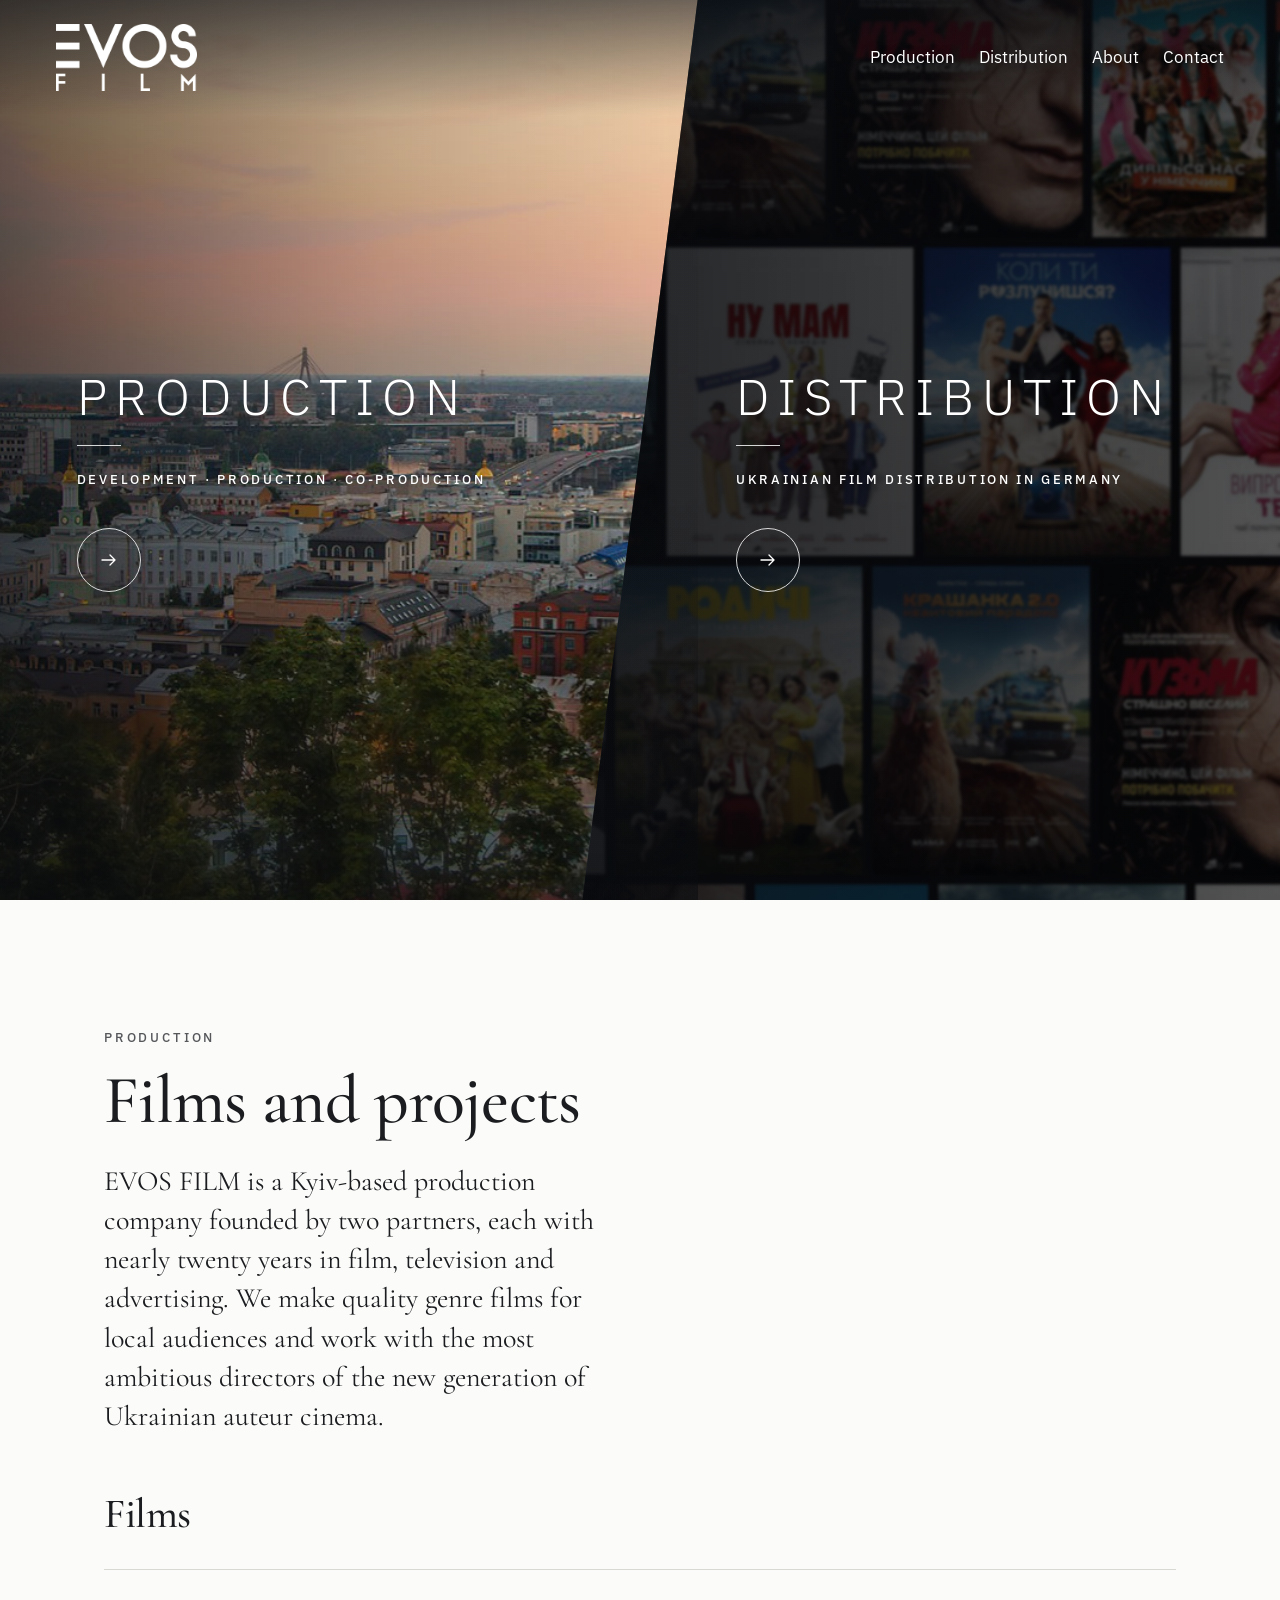
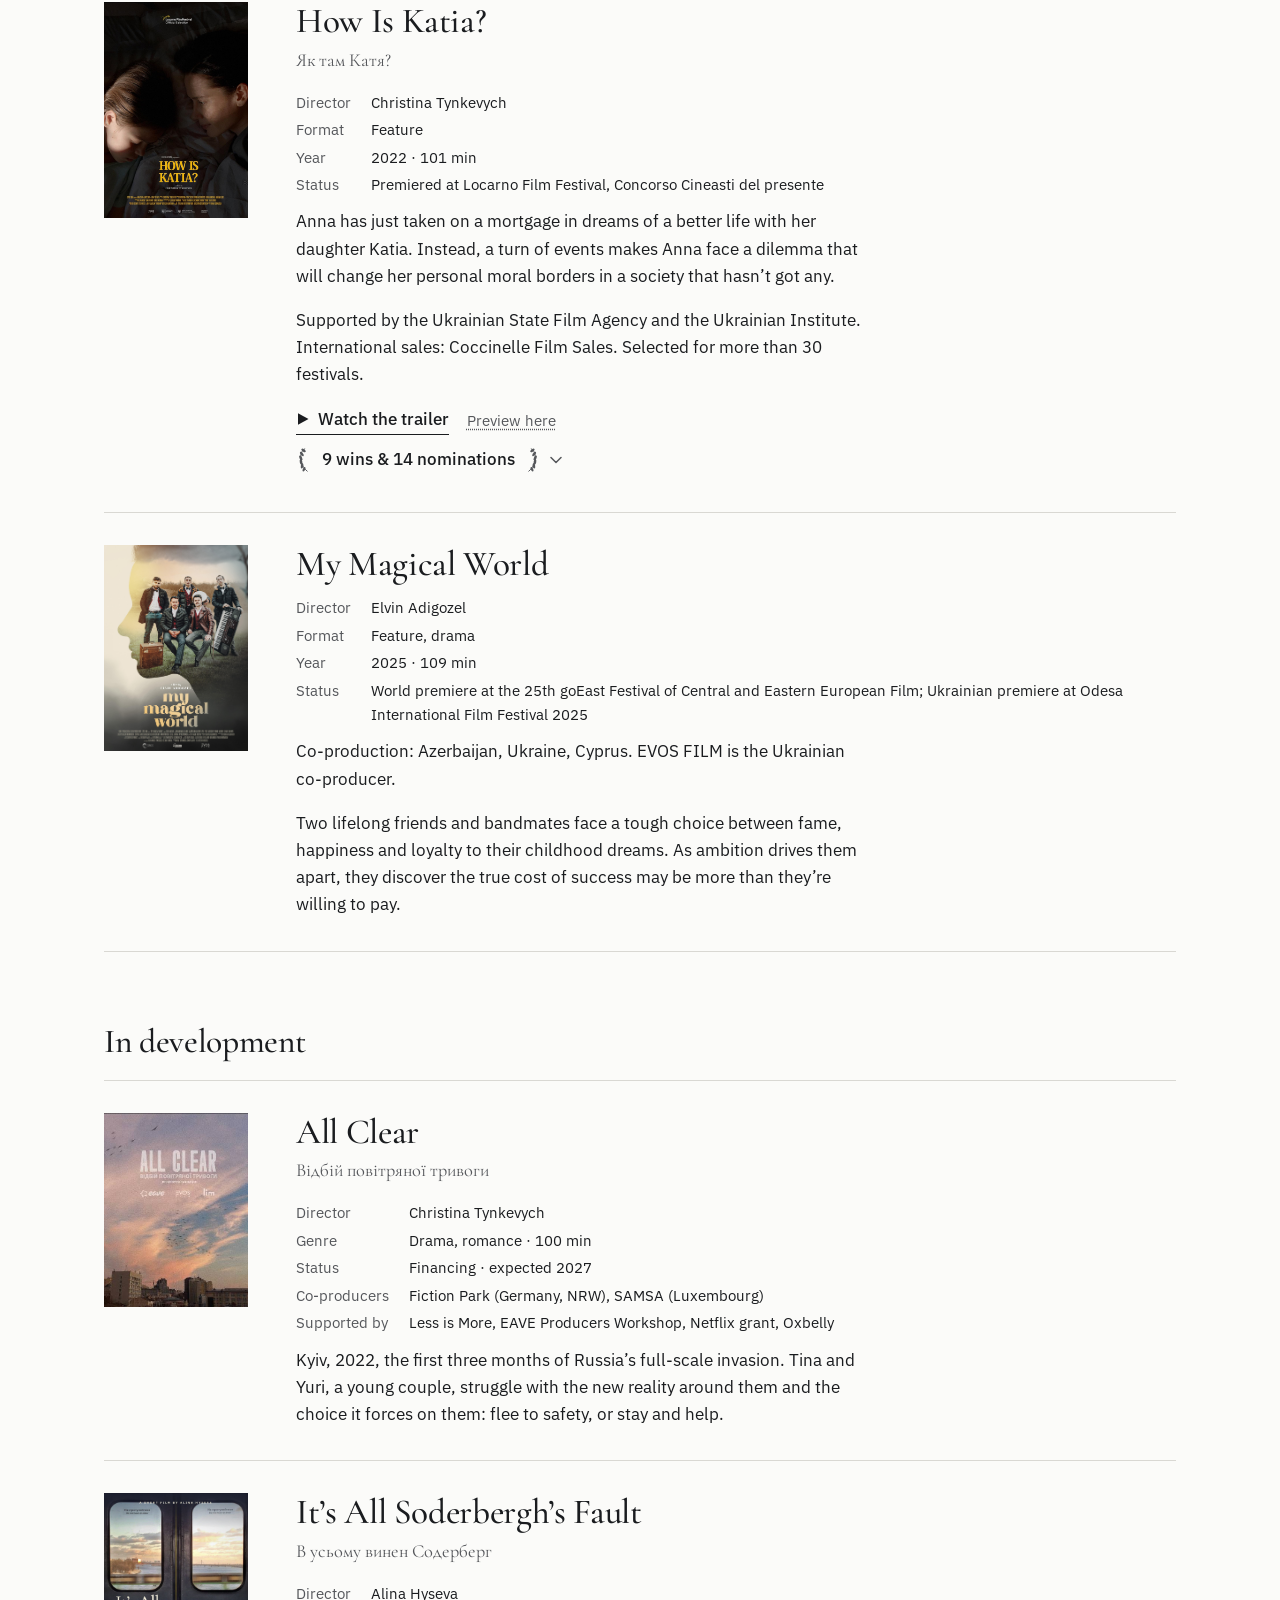
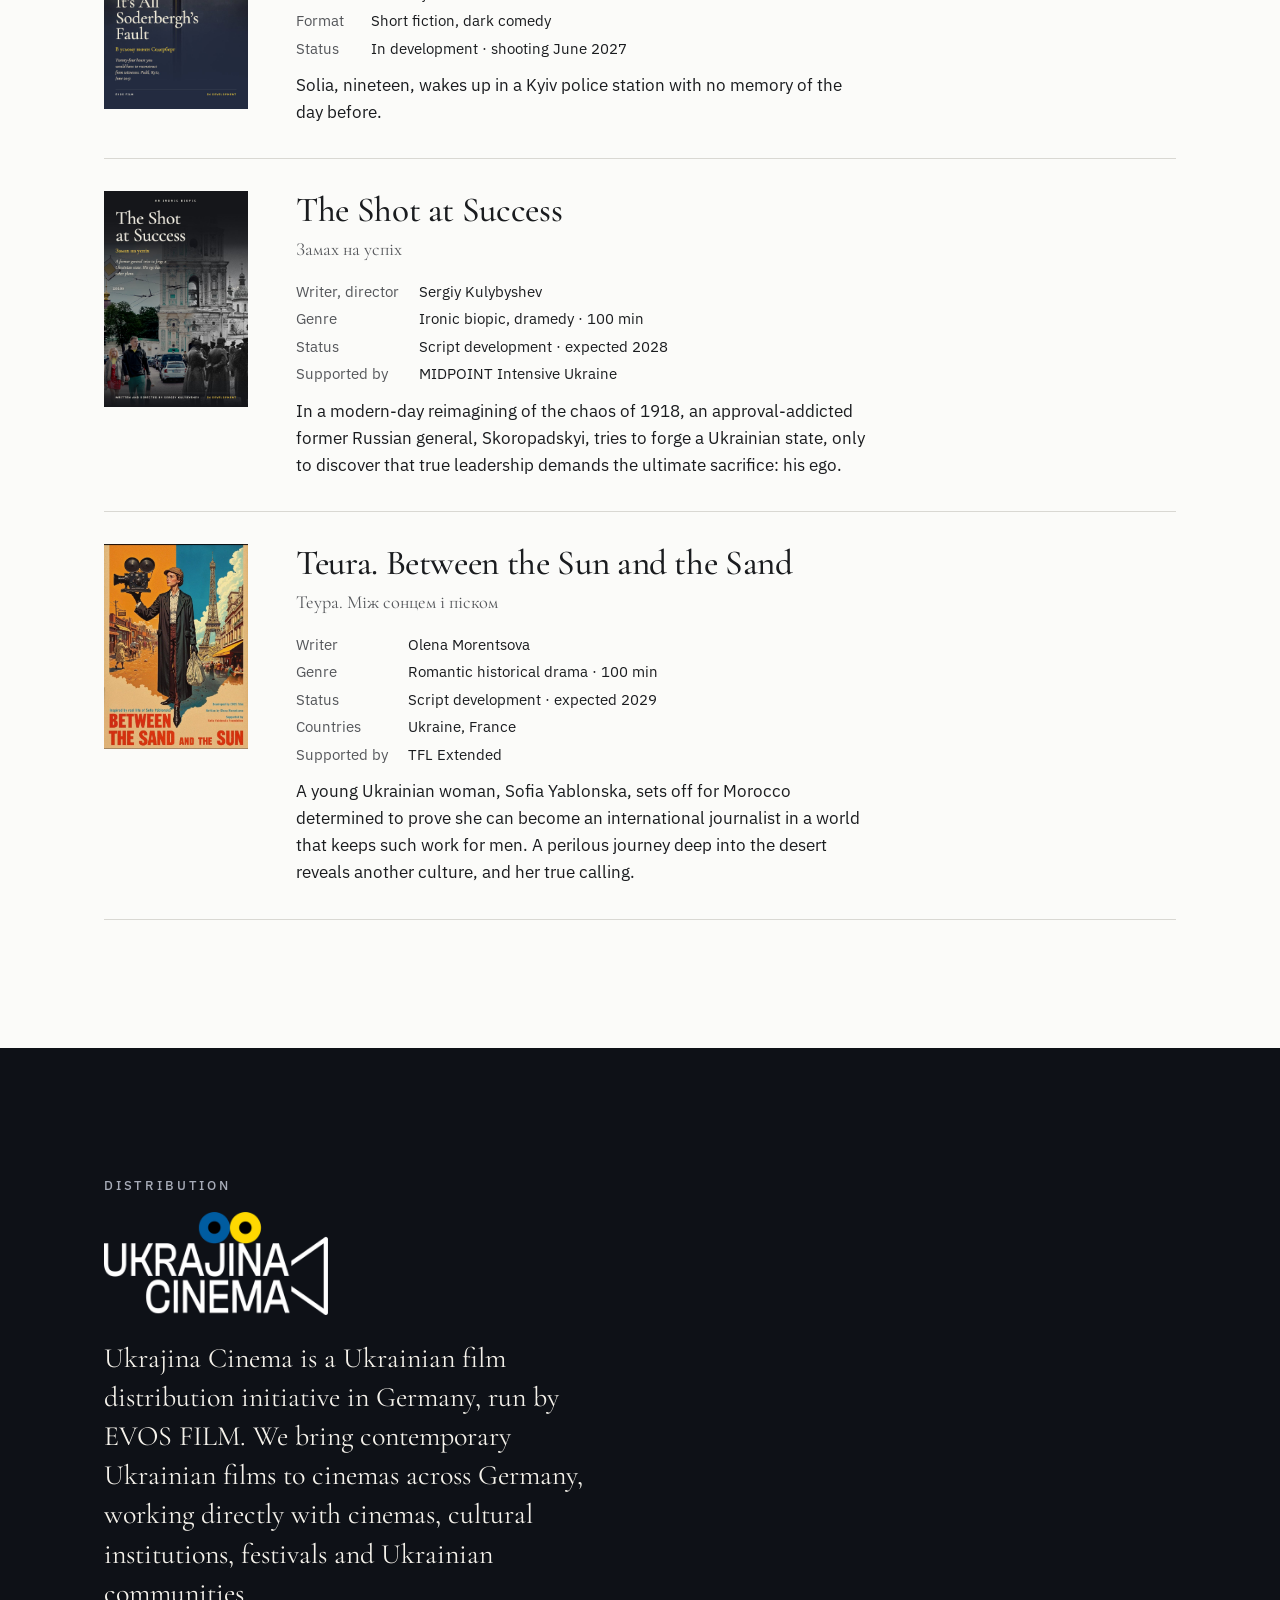
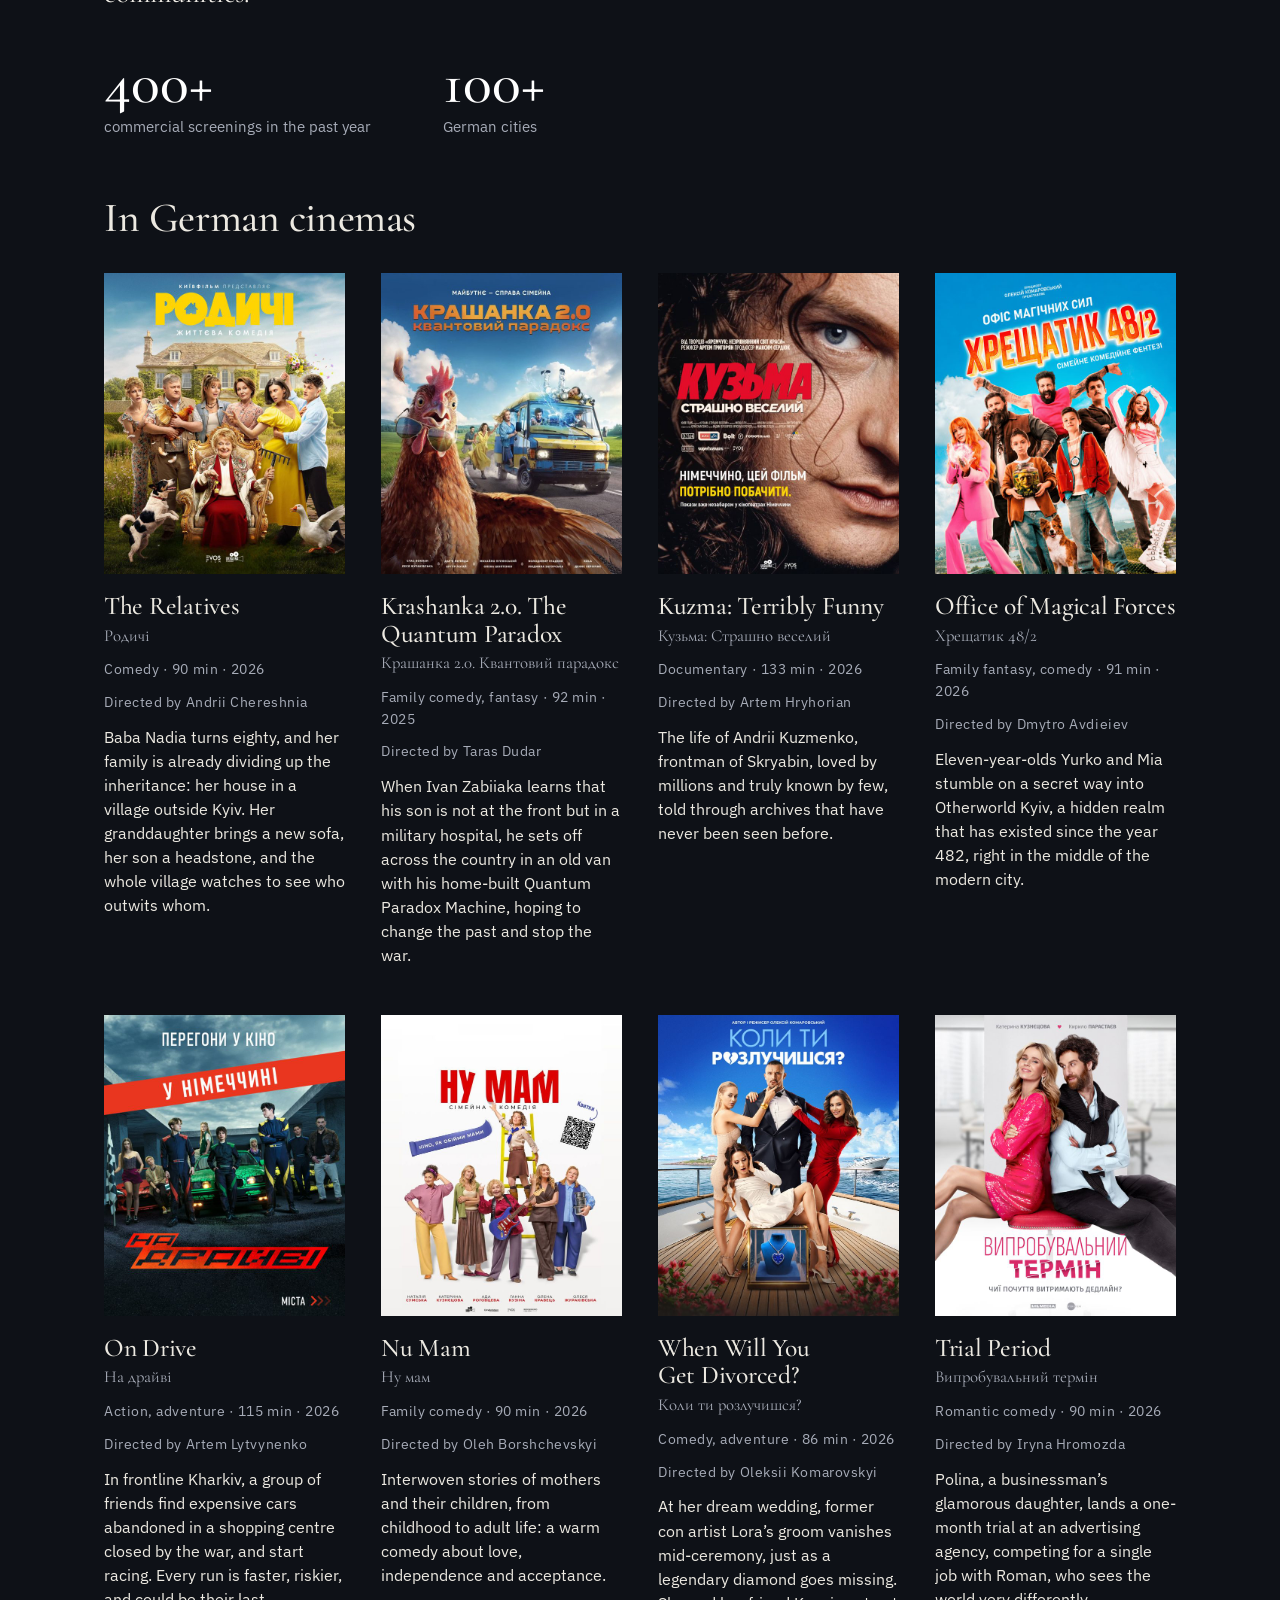
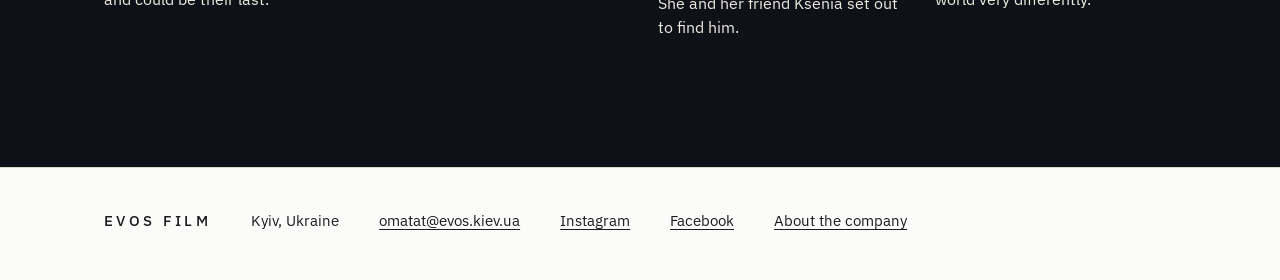
==== index.html @ 2786d68c "EVOS FILM website: first version Home split into Production and Distribution (Ukrajina Cinema), the " ====
<!doctype html>
<html lang="en">
<head>
  <meta charset="utf-8">
  <meta name="viewport" content="width=device-width, initial-scale=1">
  <title>EVOS FILM - film production, Kyiv, and Ukrainian film distribution in Germany</title>
  <meta name="description" content="EVOS FILM is a Kyiv-based film company working in two directions: production (development, production and co-production) and distribution, bringing Ukrainian films to cinemas across Germany as Ukrajina Cinema.">

  <!-- Replace evosfilm.com with the live address, e.g. https://evosfilm.github.io/site (no trailing slash). See README. -->
  <link rel="canonical" href="https://evosfilm.com/">
  <meta property="og:type" content="website">
  <meta property="og:site_name" content="EVOS FILM">
  <meta property="og:title" content="EVOS FILM - production and distribution">
  <meta property="og:description" content="Kyiv-based film production and co-production, and Ukrainian film distribution in Germany (Ukrajina Cinema).">
  <meta property="og:url" content="https://evosfilm.com/">
  <meta property="og:image" content="https://evosfilm.com/assets/og-evos.jpg">
  <meta property="og:image:width" content="1200">
  <meta property="og:image:height" content="630">
  <meta property="og:image:alt" content="EVOS FILM, independent film production, Kyiv, Ukraine">
  <meta name="twitter:card" content="summary_large_image">
  <meta name="twitter:title" content="EVOS FILM - production and distribution">
  <meta name="twitter:description" content="Kyiv-based film production and co-production, and Ukrainian film distribution in Germany (Ukrajina Cinema).">
  <meta name="twitter:image" content="https://evosfilm.com/assets/og-evos.jpg">
  <meta name="twitter:image:alt" content="EVOS FILM, independent film production, Kyiv, Ukraine">

  <link rel="preconnect" href="https://fonts.googleapis.com">
  <link rel="preconnect" href="https://fonts.gstatic.com" crossorigin>
  <link rel="stylesheet" href="https://fonts.googleapis.com/css2?family=Cormorant+Garamond:ital,wght@0,500;0,600;1,500&family=IBM+Plex+Sans:wght@300;400;500&display=swap">
  <link rel="preload" as="image" href="assets/podil.jpg" fetchpriority="high">
  <link rel="stylesheet" href="assets/css/site.css">
  <link rel="stylesheet" href="assets/css/home.css">

  <!-- ============================================================
       Awards-disclosure component (used on the "How Is Katia?" entry).
       Scoped to .awards-disclosure / .trailer-link so it can't clash
       with anything in site.css. If you'd rather keep all styles in
       one file, this whole block can be pasted into assets/css/site.css
       instead - nothing here depends on being inline.
       ============================================================ -->
  <style>
    .film-extra { margin-top: 0.85rem; }

    .trailer-link { margin: 0 0 0.6rem; }
    .trailer-link a {
      display: inline-flex;
      align-items: center;
      gap: 0.5rem;
      font-weight: 500;
      text-decoration: none;
      border-bottom: 1px solid currentColor;
      padding-bottom: 0.05rem;
    }
    .trailer-link a:hover { opacity: 0.75; }
    .trailer-link svg { flex: none; }

    .awards-disclosure { margin: 0; }

    .awards-disclosure summary {
      display: inline-flex;
      align-items: center;
      gap: 0.6rem;
      cursor: pointer;
      list-style: none;
      font-weight: 500;
      padding: 0.15rem 0;
    }
    .awards-disclosure summary::-webkit-details-marker { display: none; }
    .awards-disclosure summary::marker { content: ""; }

    .awards-disclosure .laurel {
      display: inline-flex;
      color: var(--muted);
      flex: none;
    }
    .awards-disclosure .laurel--right { transform: scaleX(-1); }

    .awards-disclosure .chevron {
      color: var(--muted);
      transition: transform 0.15s ease;
      flex: none;
    }
    .awards-disclosure[open] .chevron { transform: rotate(180deg); }

    .awards-disclosure summary:hover .awards-count,
    .awards-disclosure summary:focus-visible .awards-count {
      text-decoration: underline;
      text-decoration-thickness: 1px;
      text-underline-offset: 0.2em;
    }

    .awards-list {
      list-style: none;
      margin: 0;
      padding: 0;
    }
    .awards-list li {
      display: grid;
      grid-template-columns: 6.4rem 1fr;
      gap: 0.2rem 1rem;
      padding-block: 0.65rem;
      border-bottom: 1px solid var(--rule);
      font-size: 0.95rem;
      line-height: 1.45;
    }
    .award-status { color: var(--muted); }
    .award-source {
      display: block;
      margin-top: 0.15rem;
      color: var(--muted);
      font-size: 0.88rem;
    }

    .awards-groups {
      margin-top: 0.9rem;
      max-width: 34rem;
      border-top: 1px solid var(--rule);
    }
    .award-group h4 {
      font-family: var(--sans);
      font-size: 0.98rem;
      font-weight: 500;
      margin: 1.4rem 0 0.2rem;
    }
    .award-group:first-child h4 { margin-top: 1rem; }
    .award-group .awards-list li:last-child { border-bottom: 1px solid var(--rule); }

    @media (max-width: 26rem) {
      .awards-list li { grid-template-columns: 1fr; gap: 0.1rem; }
    }

    @media (prefers-reduced-motion: reduce) {
      .awards-disclosure .chevron { transition: none; }
    }

    /* ---- Trailer click-to-reveal preview ---- */
    .trailer-preview-toggle {
      appearance: none;
      background: none;
      border: 0;
      padding: 0;
      margin-left: 0.85rem;
      font: inherit;
      font-size: 0.92rem;
      color: var(--muted);
      text-decoration: underline;
      text-decoration-style: dotted;
      text-underline-offset: 0.2em;
      cursor: pointer;
    }
    .trailer-preview-toggle:hover { color: var(--ink); }

    .trailer-frame {
      margin-top: 0.85rem;
      max-width: 34rem;
      aspect-ratio: 16 / 9;
      background: #14151a;
    }
    .trailer-frame iframe {
      width: 100%;
      height: 100%;
      border: 0;
      display: block;
    }
  </style>
</head>
<body class="home">
  <a class="skip-link" href="#main">Skip to content</a>

  <header class="site-header">
    <div class="wrap">
      <a class="logo" href="./" aria-current="page"><img src="assets/evos-logo-white.png" width="360" height="172" alt="EVOS FILM"></a>
      <nav class="site-nav" aria-label="Main">
        <ul>
          <li><a href="#production">Production</a></li>
          <li><a href="#distribution">Distribution</a></li>
          <li><a href="about/">About</a></li>
          <li><a href="mailto:omatat@evos.kiev.ua">Contact</a></li>
        </ul>
      </nav>
    </div>
  </header>

  <main id="main">
    <h1 class="visually-hidden">EVOS FILM: film production in Kyiv and Ukrainian film distribution in Germany</h1>

    <!-- The two sides of the company (layout after Olha's mockup). Each half
         links to its section below. Styles: assets/css/home.css -->
    <nav class="split" aria-label="What we do">
      <a class="panel panel--production" href="#production">
        <span class="panel-bg" aria-hidden="true"></span>
        <span class="panel-body">
          <span class="panel-title">Production</span>
          <span class="panel-rule" aria-hidden="true"></span>
          <span class="panel-sub">Development · Production · Co‑production</span>
          <span class="panel-arrow" aria-hidden="true"><svg width="18" height="18" viewBox="0 0 18 18" aria-hidden="true"><path d="M2 9h13M10 4l5 5-5 5" fill="none" stroke="currentColor" stroke-width="1.3" stroke-linecap="round" stroke-linejoin="round"/></svg></span>
        </span>
      </a>
      <a class="panel panel--distribution" href="#distribution">
        <span class="panel-bg" aria-hidden="true"></span>
        <span class="panel-body">
          <span class="panel-title">Distribution</span>
          <span class="panel-rule" aria-hidden="true"></span>
          <span class="panel-sub">Ukrainian film distribution in Germany</span>
          <span class="panel-arrow" aria-hidden="true"><svg width="18" height="18" viewBox="0 0 18 18" aria-hidden="true"><path d="M2 9h13M10 4l5 5-5 5" fill="none" stroke="currentColor" stroke-width="1.3" stroke-linecap="round" stroke-linejoin="round"/></svg></span>
        </span>
      </a>
    </nav>

    <!-- ===================== PRODUCTION ===================== -->
    <section class="production" id="production" aria-labelledby="production-title">
      <div class="wrap side-intro">
        <p class="eyebrow">Production</p>
        <h2 id="production-title">Films and projects</h2>
        <p class="lede">EVOS FILM is a Kyiv-based production company founded by two partners, each with nearly twenty years in film, television and advertising. We make quality genre films for local audiences and work with the most ambitious directors of the new generation of Ukrainian auteur cinema.</p>
      </div>

      <div class="wrap films" id="films">
        <h3 class="section-title">Films</h3>
        <ul class="film-list">
        <li class="film">
          <img src="assets/how-is-katia-poster.jpg" width="800" height="1200" loading="lazy"
               alt="Poster for How Is Katia?">
          <div>
            <h3>How Is Katia?</h3>
            <p class="original" lang="uk">Як там Катя?</p>
            <dl class="facts">
              <dt>Director</dt><dd>Christina Tynkevych</dd>
              <dt>Format</dt><dd>Feature</dd>
              <dt>Year</dt><dd>2022 · 101 min</dd>
              <dt>Status</dt><dd>Premiered at Locarno Film Festival, Concorso Cineasti del presente</dd>
            </dl>
            <p class="line">Anna has just taken on a mortgage in dreams of a better life with her daughter Katia. Instead, a turn of events makes Anna face a dilemma that will change her personal moral borders in a society that hasn’t got any.</p>
            <p class="line">Supported by the Ukrainian State Film Agency and the Ukrainian Institute. International sales: Coccinelle Film Sales. Selected for more than 30 festivals.</p>

            <div class="film-extra">
              <div class="trailer" data-video-id="Q9cHenyPmjU">
                <p class="trailer-link">
                  <a href="https://www.youtube.com/watch?v=Q9cHenyPmjU" target="_blank" rel="noopener">
                    <svg width="14" height="14" viewBox="0 0 14 14" aria-hidden="true"><path d="M2 1.2 12.5 7 2 12.8Z" fill="currentColor"/></svg>
                    Watch the trailer
                  </a>
                  <button type="button" class="trailer-preview-toggle" aria-expanded="false">Preview here</button>
                </p>
                <div class="trailer-frame" hidden></div>
              </div>

              <details class="awards-disclosure">
                <summary>
                  <span class="laurel" aria-hidden="true">
                    <svg width="16" height="24" viewBox="0 0 20 30">
                      <path d="M14 29C8 24 5.5 17 6 10 6.3 6 8 2.5 11 1" fill="none" stroke="currentColor" stroke-width="1.2" stroke-linecap="round"/>
                      <g fill="currentColor">
                        <ellipse rx="3.1" ry="1.5" transform="translate(9.5,3) rotate(35)"/>
                        <ellipse rx="3.3" ry="1.6" transform="translate(7.3,7.5) rotate(50)"/>
                        <ellipse rx="3.4" ry="1.65" transform="translate(6,12.5) rotate(65)"/>
                        <ellipse rx="3.4" ry="1.65" transform="translate(6.3,17.5) rotate(80)"/>
                        <ellipse rx="3.3" ry="1.6" transform="translate(7.6,22.3) rotate(98)"/>
                        <ellipse rx="3" ry="1.5" transform="translate(10,26.5) rotate(115)"/>
                      </g>
                    </svg>
                  </span>
                  <span class="awards-count">9 wins &amp; 14 nominations</span>
                  <span class="laurel laurel--right" aria-hidden="true">
                    <svg width="16" height="24" viewBox="0 0 20 30">
                      <path d="M14 29C8 24 5.5 17 6 10 6.3 6 8 2.5 11 1" fill="none" stroke="currentColor" stroke-width="1.2" stroke-linecap="round"/>
                      <g fill="currentColor">
                        <ellipse rx="3.1" ry="1.5" transform="translate(9.5,3) rotate(35)"/>
                        <ellipse rx="3.3" ry="1.6" transform="translate(7.3,7.5) rotate(50)"/>
                        <ellipse rx="3.4" ry="1.65" transform="translate(6,12.5) rotate(65)"/>
                        <ellipse rx="3.4" ry="1.65" transform="translate(6.3,17.5) rotate(80)"/>
                        <ellipse rx="3.3" ry="1.6" transform="translate(7.6,22.3) rotate(98)"/>
                        <ellipse rx="3" ry="1.5" transform="translate(10,26.5) rotate(115)"/>
                      </g>
                    </svg>
                  </span>
                  <svg class="chevron" width="12" height="8" viewBox="0 0 12 8" aria-hidden="true">
                    <path d="M1 1.5 6 6.5 11 1.5" fill="none" stroke="currentColor" stroke-width="1.5" stroke-linecap="round" stroke-linejoin="round"/>
                  </svg>
                </summary>

                <div class="awards-groups">

                  <div class="award-group">
                    <h4>Locarno Film Festival - 2022</h4>
                    <ul class="awards-list">
                      <li><span class="award-status">Win</span><span>Best Actress - Filmmakers of the Present<span class="award-source">Anastasiya Karpenko</span></span></li>
                      <li><span class="award-status">Win</span><span>Special Jury Prize - Filmmakers of the Present<span class="award-source">Christina Tynkevych</span></span></li>
                      <li><span class="award-status">Nomination</span><span>Golden Leopard - Filmmakers of the Present<span class="award-source">Christina Tynkevych</span></span></li>
                    </ul>
                  </div>

                  <div class="award-group">
                    <h4>Ukrainian Film Academy Awards - 2024</h4>
                    <ul class="awards-list">
                      <li><span class="award-status">Win</span><span>Golden Dzyga, Best Actress<span class="award-source">Anastasiya Karpenko</span></span></li>
                      <li><span class="award-status">Nomination</span><span>Golden Dzyga, Best Film<span class="award-source">Christina Tynkevych (director), Olha Matat, Vlad Dudko, Sergei Konnov (producers)</span></span></li>
                      <li><span class="award-status">Nomination</span><span>Golden Dzyga, Best Actress in a Supporting Role<span class="award-source">Tatyana Krulikovskaya</span></span></li>
                      <li><span class="award-status">Nomination</span><span>Golden Dzyga, Best Sound<span class="award-source">Serhiy Stepansky</span></span></li>
                    </ul>
                  </div>

                  <div class="award-group">
                    <h4>CinEast - 2022</h4>
                    <ul class="awards-list">
                      <li><span class="award-status">Win</span><span>Critics’ Prize - Best Feature Film<span class="award-source">Christina Tynkevych</span></span></li>
                      <li><span class="award-status">Nomination</span><span>Grand Prix - Best Feature Film<span class="award-source">Christina Tynkevych</span></span></li>
                    </ul>
                  </div>

                  <div class="award-group">
                    <h4>Ukrainian Film Critics Awards “Kinokolo” - 2022</h4>
                    <ul class="awards-list">
                      <li><span class="award-status">Nomination</span><span>Discovery of the Year<span class="award-source">Christina Tynkevych</span></span></li>
                      <li><span class="award-status">Nomination</span><span>Best Actress<span class="award-source">Anastasiya Karpenko</span></span></li>
                    </ul>
                  </div>

                  <div class="award-group">
                    <h4>Come and Review - 2023</h4>
                    <ul class="awards-list">
                      <li><span class="award-status">Win</span><span>Golden Palacinka, Best Supporting Performance<span class="award-source">Tatyana Krulikovskaya</span></span></li>
                      <li><span class="award-status">Nomination</span><span>Golden Palacinka, Best Lead Actress<span class="award-source">Anastasiya Karpenko</span></span></li>
                    </ul>
                  </div>

                  <div class="award-group">
                    <h4>Cork International Film Festival - 2022</h4>
                    <ul class="awards-list">
                      <li><span class="award-status">Win</span><span>Youth Jury Award - Feature Film<span class="award-source">Christina Tynkevych</span></span></li>
                    </ul>
                  </div>

                  <div class="award-group">
                    <h4>Molodist Kyiv International Film Festival - 2023</h4>
                    <ul class="awards-list">
                      <li><span class="award-status">Win</span><span>Scythian Deer - National Competition: Full-Length Films<span class="award-source">Christina Tynkevych, director</span></span></li>
                    </ul>
                  </div>

                  <div class="award-group">
                    <h4>Festival del Cinema Europeo - 2022</h4>
                    <ul class="awards-list">
                      <li><span class="award-status">Win</span><span>Special Jury Award - Golden Olive Tree Competition<span class="award-source">Christina Tynkevych, director</span></span></li>
                    </ul>
                  </div>

                  <div class="award-group">
                    <h4>Dream City - Rivne International Film Festival - 2024</h4>
                    <ul class="awards-list">
                      <li><span class="award-status">Win</span><span>Grand Prix<span class="award-source">Christina Tynkevych, director</span></span></li>
                    </ul>
                  </div>

                  <div class="award-group">
                    <h4>São Paulo International Film Festival - 2022</h4>
                    <ul class="awards-list">
                      <li><span class="award-status">Nomination</span><span>New Directors Competition<span class="award-source">Christina Tynkevych</span></span></li>
                    </ul>
                  </div>

                  <div class="award-group">
                    <h4>Thessaloniki Film Festival - 2022</h4>
                    <ul class="awards-list">
                      <li><span class="award-status">Nomination</span><span>Golden Alexander - Meet the Neighbors Competition<span class="award-source">Christina Tynkevych</span></span></li>
                    </ul>
                  </div>

                  <div class="award-group">
                    <h4>Bangkok World Film Festival - 2022</h4>
                    <ul class="awards-list">
                      <li><span class="award-status">Nomination</span><span>Best Film - Lotus Award Competition<span class="award-source">Christina Tynkevych</span></span></li>
                    </ul>
                  </div>

                  <div class="award-group">
                    <h4>Odesa International Film Festival - 2022</h4>
                    <ul class="awards-list">
                      <li><span class="award-status">Nomination</span><span>Golden Duke - National Competition Program<span class="award-source">Christina Tynkevych</span></span></li>
                    </ul>
                  </div>

                  <div class="award-group">
                    <h4>Seville European Film Festival - 2022</h4>
                    <ul class="awards-list">
                      <li><span class="award-status">Nomination</span><span>Best Film - Extraordinary Stories<span class="award-source">Christina Tynkevych</span></span></li>
                    </ul>
                  </div>

                  <div class="award-group">
                    <h4>Mykolaichuk OPEN Audience Film Festival - 2023</h4>
                    <ul class="awards-list">
                      <li><span class="award-status">Nomination</span><span>Festival Audience Prize - International Feature Competition<span class="award-source">Christina Tynkevych, director</span></span></li>
                    </ul>
                  </div>

                </div>
              </details>
            </div>
          </div>
        </li>

        <li class="film">
          <img src="assets/my-magical-world-poster.jpg" width="800" height="1200" loading="lazy"
               alt="Poster for My Magical World">
          <div>
            <h3>My Magical World</h3>
            <dl class="facts">
              <dt>Director</dt><dd>Elvin Adigozel</dd>
              <dt>Format</dt><dd>Feature, drama</dd>
              <dt>Year</dt><dd>2025 · 109 min</dd>
              <dt>Status</dt><dd>World premiere at the 25th goEast Festival of Central and Eastern European Film; Ukrainian premiere at Odesa International Film Festival 2025</dd>
            </dl>
            <p class="line">Co-production: Azerbaijan, Ukraine, Cyprus. EVOS FILM is the Ukrainian co-producer.</p>
            <p class="line">Two lifelong friends and bandmates face a tough choice between fame, happiness and loyalty to their childhood dreams. As ambition drives them apart, they discover the true cost of success may be more than they’re willing to pay.</p>
          </div>
        </li>
        </ul>

        <h3 class="section-title subsection-title">In development</h3>
        <ul class="film-list">
        <li class="film">
          <img src="assets/all-clear-poster.jpg" width="800" height="1200" loading="lazy"
               alt="Poster for All Clear">
          <div>
            <h3>All Clear</h3>
            <p class="original" lang="uk">Відбій повітряної тривоги</p>
            <dl class="facts">
              <dt>Director</dt><dd>Christina Tynkevych</dd>
              <dt>Genre</dt><dd>Drama, romance · 100 min</dd>
              <dt>Status</dt><dd>Financing · expected 2027</dd>
              <dt>Co-producers</dt><dd>Fiction Park (Germany, NRW), SAMSA (Luxembourg)</dd>
              <dt>Supported by</dt><dd>Less is More, EAVE Producers Workshop, Netflix grant, Oxbelly</dd>
            </dl>
            <p class="line">Kyiv, 2022, the first three months of Russia’s full-scale invasion. Tina and Yuri, a young couple, struggle with the new reality around them and the choice it forces on them: flee to safety, or stay and help.</p>
          </div>
        </li>

        <li class="film">
          <a href="soderbergh/" tabindex="-1" aria-hidden="true">
            <img src="assets/soderbergh-poster.jpg" width="800" height="1200" loading="lazy"
                 alt="Working poster for It’s All Soderbergh’s Fault: the doors of a Kyiv metro carriage, the Dnipro at sunset through its windows.">
          </a>
          <div>
            <h3><a href="soderbergh/">It’s All Soderbergh’s Fault</a></h3>
            <p class="original" lang="uk">В усьому винен Содерберг</p>
            <dl class="facts">
              <dt>Director</dt><dd>Alina Hyseva</dd>
              <dt>Format</dt><dd>Short fiction, dark comedy</dd>
              <dt>Status</dt><dd>In development · shooting June 2027</dd>
            </dl>
            <p class="line">Solia, nineteen, wakes up in a Kyiv police station with no memory of the day before.</p>
          </div>
        </li>

        <li class="film">
        
          <img src="assets/shot-at-success-poster.jpg" width="800" height="1200" loading="lazy"
               alt="Poster for The Shot at Success: young people in present-day Kyiv and soldiers of 1918 share one street in front of St Sophia’s bell tower.">
          <div>
            <h3>The Shot at Success</h3>
            <p class="original" lang="uk">Замах на успіх</p>
            <dl class="facts">
              <dt>Writer, director</dt><dd>Sergiy Kulybyshev</dd>
              <dt>Genre</dt><dd>Ironic biopic, dramedy · 100 min</dd>
              <dt>Status</dt><dd>Script development · expected 2028</dd>
              <dt>Supported by</dt><dd>MIDPOINT Intensive Ukraine</dd>
            </dl>
            <p class="line">In a modern-day reimagining of the chaos of 1918, an approval-addicted former Russian general, Skoropadskyi, tries to forge a Ukrainian state, only to discover that true leadership demands the ultimate sacrifice: his ego.</p>
          </div>
        </li>

        <li class="film">
          <img src="assets/teura.jpeg" width="800" height="1200" loading="lazy"
                 alt="Key art for Teura.">
          <div>
            <h3>Teura. Between the Sun and the Sand</h3>
            <p class="original" lang="uk">Теура. Між сонцем і піском</p>
            <dl class="facts">
              <dt>Writer</dt><dd>Olena Morentsova</dd>
              <dt>Genre</dt><dd>Romantic historical drama · 100 min</dd>
              <dt>Status</dt><dd>Script development · expected 2029</dd>
              <dt>Countries</dt><dd>Ukraine, France</dd>
              <dt>Supported by</dt><dd>TFL Extended</dd>
            </dl>
            <p class="line">A young Ukrainian woman, Sofia Yablonska, sets off for Morocco determined to prove she can become an international journalist in a world that keeps such work for men. A perilous journey deep into the desert reveals another culture, and her true calling.</p>
          </div>
        </li>
        </ul>
      </div>
    </section>

    <!-- ===================== DISTRIBUTION ===================== -->
    <section class="distribution" id="distribution" aria-labelledby="distribution-title">
      <div class="wrap side-intro">
        <p class="eyebrow">Distribution</p>
        <h2 id="distribution-title"><img class="uc-logo" src="assets/ukrajina-cinema/logo-white.png" width="520" height="238" alt="Ukrajina Cinema"></h2>
        <p class="lede">Ukrajina Cinema is a Ukrainian film distribution initiative in Germany, run by EVOS FILM. We bring contemporary Ukrainian films to cinemas across Germany, working directly with cinemas, cultural institutions, festivals and Ukrainian communities.</p>
        <ul class="uc-figures">
          <li><strong>400+</strong><span>commercial screenings in the past year</span></li>
          <li><strong>100+</strong><span>German cities</span></li>
        </ul>
      </div>

      <div class="wrap">
        <h3 class="section-title">In German cinemas</h3>
        <ul class="uc-films">
        <li class="uc-film">
          <figure class="uc-poster">
            <span class="uc-poster-bg" aria-hidden="true" style="background-image: url('assets/ukrajina-cinema/rodychi.jpg')"></span>
            <img src="assets/ukrajina-cinema/rodychi.jpg" width="640" height="800" loading="lazy" decoding="async" alt="Poster for The Relatives">
          </figure>
          <h3>The Relatives</h3>
          <p class="original" lang="uk">Родичі</p>
          <p class="uc-meta"><span>Comedy</span><span>90 min</span><span>2026</span></p>
          <p class="uc-meta">Directed by Andrii Chereshnia</p>
          <p>Baba Nadia turns eighty, and her family is already dividing up the inheritance: her house in a village outside Kyiv. Her granddaughter brings a new sofa, her son a headstone, and the whole village watches to see who outwits whom.</p>
        </li>
        <li class="uc-film">
          <figure class="uc-poster">
            <span class="uc-poster-bg" aria-hidden="true" style="background-image: url('assets/ukrajina-cinema/krashanka.jpg')"></span>
            <img src="assets/ukrajina-cinema/krashanka.jpg" width="640" height="800" loading="lazy" decoding="async" alt="Poster for Krashanka 2.0. The Quantum Paradox">
          </figure>
          <h3>Krashanka 2.0. The Quantum Paradox</h3>
          <p class="original" lang="uk">Крашанка 2.0. Квантовий парадокс</p>
          <p class="uc-meta"><span>Family comedy, fantasy</span><span>92 min</span><span>2025</span></p>
          <p class="uc-meta">Directed by Taras Dudar</p>
          <p>When Ivan Zabiiaka learns that his son is not at the front but in a military hospital, he sets off across the country in an old van with his home-built Quantum Paradox Machine, hoping to change the past and stop the war.</p>
        </li>
        <li class="uc-film">
          <figure class="uc-poster">
            <span class="uc-poster-bg" aria-hidden="true" style="background-image: url('assets/ukrajina-cinema/kuzma.jpg')"></span>
            <img src="assets/ukrajina-cinema/kuzma.jpg" width="640" height="800" loading="lazy" decoding="async" alt="Poster for Kuzma: Terribly Funny">
          </figure>
          <h3>Kuzma: Terribly Funny</h3>
          <p class="original" lang="uk">Кузьма: Страшно веселий</p>
          <p class="uc-meta"><span>Documentary</span><span>133 min</span><span>2026</span></p>
          <p class="uc-meta">Directed by Artem Hryhorian</p>
          <p>The life of Andrii Kuzmenko, frontman of Skryabin, loved by millions and truly known by few, told through archives that have never been seen before.</p>
        </li>
        <li class="uc-film">
          <figure class="uc-poster">
            <span class="uc-poster-bg" aria-hidden="true" style="background-image: url('assets/ukrajina-cinema/office-of-magical-forces.jpg')"></span>
            <img src="assets/ukrajina-cinema/office-of-magical-forces.jpg" width="640" height="800" loading="lazy" decoding="async" alt="Poster for Office of Magical Forces">
          </figure>
          <h3>Office of Magical Forces</h3>
          <p class="original" lang="uk">Хрещатик 48/2</p>
          <p class="uc-meta"><span>Family fantasy, comedy</span><span>91 min</span><span>2026</span></p>
          <p class="uc-meta">Directed by Dmytro Avdieiev</p>
          <p>Eleven-year-olds Yurko and Mia stumble on a secret way into Otherworld Kyiv, a hidden realm that has existed since the year 482, right in the middle of the modern city.</p>
        </li>
        <li class="uc-film">
          <figure class="uc-poster">
            <span class="uc-poster-bg" aria-hidden="true" style="background-image: url('assets/ukrajina-cinema/on-drive.jpg')"></span>
            <img src="assets/ukrajina-cinema/on-drive.jpg" width="640" height="800" loading="lazy" decoding="async" alt="Poster for On Drive">
          </figure>
          <h3>On Drive</h3>
          <p class="original" lang="uk">На драйві</p>
          <p class="uc-meta"><span>Action, adventure</span><span>115 min</span><span>2026</span></p>
          <p class="uc-meta">Directed by Artem Lytvynenko</p>
          <p>In frontline Kharkiv, a group of friends find expensive cars abandoned in a shopping centre closed by the war, and start racing. Every run is faster, riskier, and could be their last.</p>
        </li>
        <li class="uc-film">
          <figure class="uc-poster">
            <span class="uc-poster-bg" aria-hidden="true" style="background-image: url('assets/ukrajina-cinema/nu-mam.jpg')"></span>
            <img src="assets/ukrajina-cinema/nu-mam.jpg" width="640" height="799" loading="lazy" decoding="async" alt="Poster for Nu Mam">
          </figure>
          <h3>Nu Mam</h3>
          <p class="original" lang="uk">Ну мам</p>
          <p class="uc-meta"><span>Family comedy</span><span>90 min</span><span>2026</span></p>
          <p class="uc-meta">Directed by Oleh Borshchevskyi</p>
          <p>Interwoven stories of mothers and their children, from childhood to adult life: a warm comedy about love, independence and acceptance.</p>
        </li>
        <li class="uc-film">
          <figure class="uc-poster">
            <span class="uc-poster-bg" aria-hidden="true" style="background-image: url('assets/ukrajina-cinema/when-will-you-get-divorced.jpg')"></span>
            <img src="assets/ukrajina-cinema/when-will-you-get-divorced.jpg" width="640" height="801" loading="lazy" decoding="async" alt="Poster for When Will You Get Divorced?">
          </figure>
          <h3>When Will You Get Divorced?</h3>
          <p class="original" lang="uk">Коли ти розлучишся?</p>
          <p class="uc-meta"><span>Comedy, adventure</span><span>86 min</span><span>2026</span></p>
          <p class="uc-meta">Directed by Oleksii Komarovskyi</p>
          <p>At her dream wedding, former con artist Lora’s groom vanishes mid-ceremony, just as a legendary diamond goes missing. She and her friend Ksenia set out to find him.</p>
        </li>
        <li class="uc-film">
          <figure class="uc-poster">
            <span class="uc-poster-bg" aria-hidden="true" style="background-image: url('assets/ukrajina-cinema/trial-period.jpg')"></span>
            <img src="assets/ukrajina-cinema/trial-period.jpg" width="640" height="800" loading="lazy" decoding="async" alt="Poster for Trial Period">
          </figure>
          <h3>Trial Period</h3>
          <p class="original" lang="uk">Випробувальний термін</p>
          <p class="uc-meta"><span>Romantic comedy</span><span>90 min</span><span>2026</span></p>
          <p class="uc-meta">Directed by Iryna Hromozda</p>
          <p>Polina, a businessman’s glamorous daughter, lands a one-month trial at an advertising agency, competing for a single job with Roman, who sees the world very differently.</p>
        </li>
        </ul>
      </div>
    </section>
  </main>

  <footer class="site-footer">
    <div class="wrap">
      <p class="name">EVOS FILM</p>
      <p>Kyiv, Ukraine</p>
      <p><a href="mailto:omatat@evos.kiev.ua">omatat@evos.kiev.ua</a></p>
      <p><a href="https://www.instagram.com/evos.film/" rel="noopener">Instagram</a></p>
      <p><a href="https://www.facebook.com/evosfilmukraine" rel="noopener">Facebook</a></p>
      <p><a href="about/">About the company</a></p>
    </div>
  </footer>
  <!-- Click-to-reveal trailer preview. Nothing from YouTube loads until
       someone clicks "Preview here" - the link above always works on its
       own and needs no script. -->
  <script>
    document.querySelectorAll('.trailer-preview-toggle').forEach(function (btn) {
      btn.addEventListener('click', function () {
        var wrap = btn.closest('.trailer');
        var frame = wrap.querySelector('.trailer-frame');
        var id = wrap.dataset.videoId;
        var isOpen = btn.getAttribute('aria-expanded') === 'true';
        if (isOpen) {
          frame.hidden = true;
          frame.innerHTML = '';
          btn.setAttribute('aria-expanded', 'false');
          btn.textContent = 'Preview here';
        } else {
          var iframe = document.createElement('iframe');
          iframe.src = 'https://www.youtube-nocookie.com/embed/' + id + '?rel=0';
          iframe.title = 'Trailer';
          iframe.loading = 'lazy';
          iframe.allow = 'accelerometer; encrypted-media; gyroscope; picture-in-picture';
          iframe.allowFullscreen = true;
          frame.innerHTML = '';
          frame.appendChild(iframe);
          frame.hidden = false;
          btn.setAttribute('aria-expanded', 'true');
          btn.textContent = 'Hide preview';
        }
      });
    });
  </script>
</body>
</html>
---- assets/css/site.css ----
/* EVOS FILM - company shell styles (home, about, header, footer).
   Film pages load this file first, then their own film stylesheet. */

:root {
  --paper: #fbfbf9;
  --ink: #1a1c1f;
  --muted: #55575b;   /* 7.1:1 on paper */
  --rule: #d9d8d3;
  --focus: #1a1c1f;

  --serif: "Cormorant Garamond", "Iowan Old Style", "Palatino Linotype", Palatino, Georgia, "Times New Roman", serif;
  --sans: "IBM Plex Sans", system-ui, -apple-system, "Segoe UI", Roboto, "Helvetica Neue", Arial, sans-serif;

  --measure: 36rem;
  --wrap: 74rem;
  --gutter: clamp(1.25rem, 5vw, 3.5rem);
  --space: clamp(4rem, 10vw, 8rem);
}

*, *::before, *::after { box-sizing: border-box; }

html { -webkit-text-size-adjust: 100%; text-size-adjust: 100%; }

body {
  margin: 0;
  background: var(--paper);
  color: var(--ink);
  font-family: var(--sans);
  font-size: 1.0625rem;
  line-height: 1.6;
  text-rendering: optimizeLegibility;
}

img { display: block; max-width: 100%; height: auto; }

h1, h2, h3 {
  font-family: var(--serif);
  font-weight: 500;
  line-height: 1.08;
  letter-spacing: -0.01em;
  margin: 0;
  text-wrap: balance;
}

p { margin: 0 0 1em; }
p:last-child { margin-bottom: 0; }

a { color: inherit; text-decoration-thickness: 1px; text-underline-offset: 0.2em; }
a:hover { text-decoration-thickness: 2px; }

:focus-visible {
  outline: 3px solid var(--focus);
  outline-offset: 3px;
  border-radius: 1px;
}

.wrap {
  width: 100%;
  max-width: var(--wrap);
  margin-inline: auto;
  padding-inline: var(--gutter);
}

.skip-link {
  position: absolute;
  left: 1rem;
  top: -4rem;
  background: var(--ink);
  color: var(--paper);
  padding: 0.6rem 1rem;
  z-index: 10;
}
.skip-link:focus { top: 1rem; }

/* Visible placeholders - search the code for "[PLACEHOLDER" to find them all. */
.ph {
  background: #fff1a8;
  color: #1a1c1f;
  font-family: var(--sans);
  font-size: 0.85em;
  font-style: normal;
  font-weight: 500;
  letter-spacing: 0;
  line-height: 1.5;
  padding: 0.1em 0.35em;
  box-decoration-break: clone;
  -webkit-box-decoration-break: clone;
}

/* ---------- Header ---------- */

.site-header .wrap {
  display: flex;
  flex-wrap: wrap;
  align-items: baseline;
  justify-content: space-between;
  gap: 0.75rem 2rem;
  padding-block: 1.5rem;
}

.wordmark {
  font-family: var(--sans);
  font-weight: 500;
  font-size: 1rem;
  letter-spacing: 0.22em;
  text-decoration: none;
  white-space: nowrap;
}

.site-nav ul {
  list-style: none;
  display: flex;
  gap: 1.5rem;
  margin: 0;
  padding: 0;
}
.site-nav a { text-decoration: none; }
.site-nav a:hover, .site-nav a[aria-current="page"] { text-decoration: underline; }

/* ---------- Home ---------- */

.intro { padding-block: clamp(3rem, 9vw, 7rem) var(--space); }
.intro h1 {
  font-size: clamp(2.6rem, 8vw, 5.5rem);
  margin-bottom: 1.5rem;
}
.intro .positioning {
  font-family: var(--serif);
  font-size: clamp(1.5rem, 3.4vw, 2.25rem);
  line-height: 1.3;
  max-width: 34ch;
}

.featured { padding-bottom: var(--space); }
.featured-image { margin: 0 0 2rem; }
.featured-body {
  display: grid;
  gap: 1.25rem 3rem;
}
.featured-body h2 { font-size: clamp(2.2rem, 6vw, 4rem); }
.featured-body h2 a { text-decoration: none; }
.featured-body h2 a:hover { text-decoration: underline; text-decoration-thickness: 2px; }
.featured-body .original { font-family: var(--serif); font-size: 1.35rem; color: var(--muted); margin-top: 0.4rem; }
.featured-body .summary { max-width: var(--measure); }
.featured-body .status { color: var(--muted); }
.text-link { font-weight: 500; }

@media (min-width: 52rem) {
  .featured-body { grid-template-columns: 1fr 1fr; align-items: start; }
}

.section-title {
  font-size: clamp(1.9rem, 4vw, 2.6rem);
  margin-bottom: 2rem;
}

.films { padding-bottom: var(--space); }
.film-list { list-style: none; margin: 0; padding: 0; }
.film {
  display: grid;
  grid-template-columns: minmax(6.5rem, 9rem) 1fr;
  gap: 1.25rem clamp(1.25rem, 4vw, 3rem);
  padding-block: 2rem;
  border-top: 1px solid var(--rule);
}
.film:last-child { border-bottom: 1px solid var(--rule); }
.film h3 { font-size: clamp(1.6rem, 3.5vw, 2.2rem); margin-bottom: 0.75rem; }
.film h3 a { text-decoration: none; }
.film h3 a:hover { text-decoration: underline; }
.film .line { max-width: var(--measure); margin-top: 0.75rem; }

.facts {
  display: grid;
  grid-template-columns: max-content 1fr;
  gap: 0.2rem 1.25rem;
  margin: 0;
  font-size: 0.95rem;
}
.facts dt { color: var(--muted); }
.facts dd { margin: 0; }

@media (max-width: 30rem) {
  .film { grid-template-columns: 5.5rem 1fr; }
  .facts { grid-template-columns: 1fr; gap: 0; }
  .facts dd { margin-bottom: 0.4rem; }
}

/* ---------- About ---------- */

.about { padding-block: clamp(3rem, 8vw, 6rem) var(--space); }
.about h1 { font-size: clamp(2.6rem, 7vw, 4.75rem); margin-bottom: 2.5rem; }
.about-block {
  display: grid;
  gap: 1rem 3rem;
  padding-block: 2.5rem;
  border-top: 1px solid var(--rule);
}
.about-block h2 { font-size: clamp(1.6rem, 3vw, 2rem); }
.about-block .body { max-width: var(--measure); }
.about-portrait { max-width: 18rem; margin: 0 0 1.5rem; }
@media (min-width: 48rem) {
  .about-block { grid-template-columns: 16rem 1fr; }
}

/* ---------- Footer ---------- */

.site-footer {
  border-top: 1px solid var(--rule);
  font-size: 0.95rem;
}
.site-footer .wrap {
  display: flex;
  flex-wrap: wrap;
  gap: 0.5rem 2.5rem;
  padding-block: 2.5rem 3rem;
}
.site-footer p { margin: 0; }
.site-footer .name { font-weight: 500; letter-spacing: 0.22em; }

@media (prefers-reduced-motion: reduce) {
  *, *::before, *::after {
    animation-duration: 0.01ms !important;
    animation-iteration-count: 1 !important;
    transition-duration: 0.01ms !important;
    scroll-behavior: auto !important;
  }
}

.plain-list { list-style: none; margin: 0; padding: 0; }
.plain-list li { padding-block: 0.45rem; border-bottom: 1px solid var(--rule); }
.plain-list li:first-child { border-top: 1px solid var(--rule); }
---- assets/css/home.css ----
/* EVOS FILM home: the two sides of the company.
   Loaded after site.css on index.html only.

   Top of the page: a full-screen split, Production | Distribution, divided
   on a diagonal (after Olha's mockup). Each half is a link to its section
   below. Hovering a half gives it more room and pushes its photo in a
   little. On phones the halves stack.

   Only transform, opacity and flex-grow are animated. */

html { scroll-behavior: smooth; }

.home {
  --night: #0e1117;
  --line: rgba(255, 255, 255, 0.82);
  --ease: cubic-bezier(.2, .7, .2, 1);
}

/* ---------- Header over the split ---------- */

.home .site-header {
  position: absolute;
  top: 0; left: 0; right: 0;
  z-index: 5;
  color: #fff;
  background: linear-gradient(to bottom, rgba(10, 12, 16, 0.55), rgba(10, 12, 16, 0));
}
.home .site-header .wrap { align-items: center; max-width: none; }
.logo { display: block; line-height: 0; }
.logo img { width: clamp(6.5rem, 11vw, 9rem); height: auto; }
.home .site-nav a { text-shadow: 0 1px 12px rgba(0, 0, 0, 0.35); }
.home :focus-visible { outline-color: #fff; }

/* ---------- The split ---------- */

.split {
  position: relative;
  display: flex;
  height: 100vh;
  height: 100svh;
  min-height: 36rem;
  overflow: hidden;
  background: var(--night);
  color: #fff;
  isolation: isolate;
}
.panel {
  position: relative;
  flex: 1 1 0;
  display: flex;
  align-items: center;
  overflow: hidden;
  color: inherit;
  text-decoration: none;
  transition: flex-grow 0.9s var(--ease);
}
.panel:hover, .panel:focus-visible { flex-grow: 1.28; }
.panel:focus-visible { outline: none; }

/* The diagonal: the right half overlaps the left and is cut on a slant. */
.panel--distribution {
  margin-left: -9vw;
  clip-path: polygon(9vw 0, 100% 0, 100% 100%, 0 100%);
}

.panel-bg {
  position: absolute;
  inset: 0;
  background-size: cover;
  background-position: center;
  transform: scale(1.06);
  transition: transform 1.6s var(--ease);
  will-change: transform;
}
.panel:hover .panel-bg, .panel:focus-visible .panel-bg { transform: scale(1.11); }
.panel--production .panel-bg {
  background-image: url("../podil.jpg");
  background-position: 45% 50%;
}
.panel--distribution .panel-bg {
  background-image: url("../ukrajina-cinema/poster-wall.jpg");
  filter: blur(1.5px) brightness(0.36) saturate(0.8);
}
/* Legibility: darken toward the text side and the bottom. */
.panel::after {
  content: "";
  position: absolute;
  inset: 0;
  z-index: 1;
  pointer-events: none;
}
.panel--production::after {
  background:
    linear-gradient(90deg, rgba(10, 12, 16, 0.62) 0%, rgba(10, 12, 16, 0.25) 55%, rgba(10, 12, 16, 0.05) 100%),
    linear-gradient(to top, rgba(10, 12, 16, 0.55), rgba(10, 12, 16, 0) 45%);
}
.panel--distribution::after {
  background: linear-gradient(90deg, rgba(10, 12, 16, 0.6) 9vw, rgba(10, 12, 16, 0.25) 75%, rgba(10, 12, 16, 0.1) 100%);
}

.panel-body {
  position: relative;
  z-index: 2;
  padding-inline: max(6vw, 1.5rem) 2rem;
  padding-top: 4rem;
}
.panel--distribution .panel-body { padding-left: calc(9vw + max(3vw, 1.5rem)); }

.panel-title {
  font-family: var(--sans);
  font-weight: 300;
  font-size: clamp(1.9rem, 3.9vw, 3.8rem);
  line-height: 1;
  letter-spacing: 0.16em;
  text-transform: uppercase;
  margin: 0;
}
.panel-rule {
  display: block;
  width: 2.75rem;
  height: 1px;
  background: var(--line);
  margin: 1.4rem 0 1.2rem;
  transform-origin: left;
  transition: transform 0.9s var(--ease);
}
.panel:hover .panel-rule, .panel:focus-visible .panel-rule { transform: scaleX(2); }
.panel-sub {
  font-size: clamp(0.72rem, 1.05vw, 0.85rem);
  font-weight: 500;
  letter-spacing: 0.2em;
  text-transform: uppercase;
  margin: 0;
  max-width: 34ch;
}
.panel-arrow {
  display: grid;
  place-items: center;
  width: clamp(3.5rem, 5vw, 4.4rem);
  aspect-ratio: 1;
  margin-top: clamp(1.75rem, 4vh, 2.75rem);
  border: 1px solid var(--line);
  border-radius: 50%;
  transition: background-color 0.5s var(--ease), color 0.5s var(--ease);
}
.panel-arrow svg { transition: transform 0.6s var(--ease); }
.panel:hover .panel-arrow, .panel:focus-visible .panel-arrow { background: #fff; color: var(--night); }
.panel:hover .panel-arrow svg, .panel:focus-visible .panel-arrow svg { transform: translateX(3px); }

/* Entrance: the halves slide in from their own sides, then the type rises. */
@keyframes split-in-left  { from { transform: translateX(-4%); opacity: 0; } to { transform: none; opacity: 1; } }
@keyframes split-in-right { from { transform: translateX(4%);  opacity: 0; } to { transform: none; opacity: 1; } }
@keyframes split-rise     { from { transform: translateY(1.25rem); opacity: 0; } to { transform: none; opacity: 1; } }
.panel--production   { animation: split-in-left 1.1s var(--ease) backwards; }
.panel--distribution { animation: split-in-right 1.1s var(--ease) 0.08s backwards; }
.panel-body > * { animation: split-rise 1s var(--ease) backwards; }
.panel--production .panel-body > :nth-child(1)   { animation-delay: 0.35s; }
.panel--production .panel-body > :nth-child(2)   { animation-delay: 0.45s; }
.panel--production .panel-body > :nth-child(3)   { animation-delay: 0.5s; }
.panel--production .panel-body > :nth-child(4)   { animation-delay: 0.6s; }
.panel--distribution .panel-body > :nth-child(1) { animation-delay: 0.45s; }
.panel--distribution .panel-body > :nth-child(2) { animation-delay: 0.55s; }
.panel--distribution .panel-body > :nth-child(3) { animation-delay: 0.6s; }
.panel--distribution .panel-body > :nth-child(4) { animation-delay: 0.7s; }

/* Phones and narrow tablets: stack the halves, keep a slanted seam. */
@media (max-width: 47.99rem) {
  .split { flex-direction: column; min-height: 40rem; }
  .panel { align-items: flex-end; }
  .panel:hover, .panel:focus-visible { flex-grow: 1; }
  .panel--distribution {
    margin-left: 0;
    margin-top: -7vh;
    clip-path: polygon(0 7vh, 100% 0, 100% 100%, 0 100%);
  }
  .panel--distribution::after { background: linear-gradient(to top, rgba(10, 12, 16, 0.65), rgba(10, 12, 16, 0.2)); }
  .panel-body { padding: 0 6rem 2rem 1.5rem; }  /* right side kept clear for the arrow */
  .panel--distribution .panel-body { padding-left: 1.5rem; padding-bottom: 2.25rem; }
  .panel-sub { line-height: 1.7; }
  .panel--production .panel-body { padding-bottom: calc(7vh + 1.75rem); }
  .panel-rule { margin: 0.9rem 0 0.8rem; }
  .panel-arrow { position: absolute; right: 1.5rem; bottom: 0; margin: 0; }
  .panel--production .panel-arrow { bottom: calc(7vh + 1.5rem); }
  .panel--distribution .panel-arrow { bottom: 2rem; }
  .panel-sub { max-width: 26ch; }
}

/* ---------- Section intros ---------- */

.side-intro { padding-block: var(--space) clamp(2rem, 5vw, 3.5rem); }
.eyebrow {
  font-size: 0.8rem;
  font-weight: 500;
  letter-spacing: 0.22em;
  text-transform: uppercase;
  color: var(--muted);
  margin-bottom: 1rem;
}
.side-intro h2 {
  font-size: clamp(2.4rem, 6vw, 4.25rem);
  margin-bottom: 1.5rem;
}
.side-intro .lede {
  font-family: var(--serif);
  font-size: clamp(1.35rem, 2.6vw, 1.75rem);
  line-height: 1.4;
  max-width: 40ch;
}

.subsection-title {
  font-size: clamp(1.6rem, 3vw, 2.1rem);
  margin: clamp(3rem, 7vw, 4.5rem) 0 1.25rem;
}

/* A poster-sized tile for projects that have no poster yet. */
.poster-tile {
  display: grid;
  place-items: center;
  aspect-ratio: 2 / 3;
  padding: 0.75rem;
  background: #1c2230;
  color: #efe9d8;
  font-family: var(--serif);
  font-size: clamp(0.95rem, 2vw, 1.15rem);
  line-height: 1.15;
  text-align: center;
  text-wrap: balance;
}
.film .original {
  font-family: var(--serif);
  font-size: 1.15rem;
  color: var(--muted);
  margin: -0.4rem 0 0.9rem;
}

/* ---------- Distribution: Ukrajina Cinema ---------- */

.distribution {
  background: var(--night);
  color: #ece9e1;
  --muted: #a7acb8;           /* 7.9:1 on the night ground */
  --rule: rgba(255, 255, 255, 0.14);
  --focus: #ffd800;
  padding-bottom: var(--space);
}
.distribution :focus-visible { outline-color: var(--focus); }
.uc-logo { display: block; width: clamp(10rem, 20vw, 14rem); height: auto; }
.distribution .lede { color: #f4f1ea; }

.uc-figures {
  display: flex;
  flex-wrap: wrap;
  gap: 1.5rem clamp(2rem, 6vw, 4.5rem);
  margin: 2.5rem 0 0;
  padding: 0;
  list-style: none;
}
.uc-figures strong {
  display: block;
  font-family: var(--serif);
  font-weight: 500;
  font-size: clamp(2.6rem, 6vw, 3.75rem);
  line-height: 1;
  color: #fff;
}
.uc-figures span { color: var(--muted); font-size: 0.95rem; }

.uc-films {
  list-style: none;
  margin: 0;
  padding: 0;
  display: grid;
  grid-template-columns: repeat(auto-fill, minmax(14.5rem, 1fr));
  gap: 3rem clamp(1.25rem, 3vw, 2.25rem);
}
.uc-film { display: flex; flex-direction: column; }

/* All posters sit in the same 4:5 frame. Posters of another shape are shown
   whole (never cropped), over a blurred, darkened copy of themselves. */
.uc-poster {
  position: relative;
  aspect-ratio: 4 / 5;
  margin: 0 0 1.1rem;
  overflow: hidden;
  background: #1a1e27;
}
.uc-poster-bg {
  position: absolute;
  inset: -12%;
  background-position: center;
  background-size: cover;
  filter: blur(22px) brightness(0.45);
}
.uc-poster img {
  position: relative;
  width: 100%;
  height: 100%;
  object-fit: contain;
  transition: transform 0.9s var(--ease);
}
.uc-film:hover .uc-poster img { transform: scale(1.03); }

.uc-film h3 { font-size: clamp(1.35rem, 2.2vw, 1.6rem); margin-bottom: 0.2rem; }
.uc-film .original { font-family: var(--serif); font-size: 1.05rem; color: var(--muted); margin-bottom: 0.6rem; }
.uc-meta { font-size: 0.85rem; letter-spacing: 0.04em; color: var(--muted); margin-bottom: 0.7rem; }
.uc-meta span + span::before { content: " · "; }
.uc-film p:last-child { font-size: 0.97rem; line-height: 1.55; }

/* Cards fade up as they scroll in (scroll-linked where supported). */
@supports (animation-timeline: view()) {
  @media (prefers-reduced-motion: no-preference) {
    .uc-film {
      animation: split-rise linear both;
      animation-timeline: view();
      animation-range: entry 0% cover 22%;
    }
  }
}

.visually-hidden {
  position: absolute !important;
  width: 1px; height: 1px;
  margin: -1px; padding: 0;
  overflow: hidden;
  clip: rect(0 0 0 0);
  white-space: nowrap;
  border: 0;
}
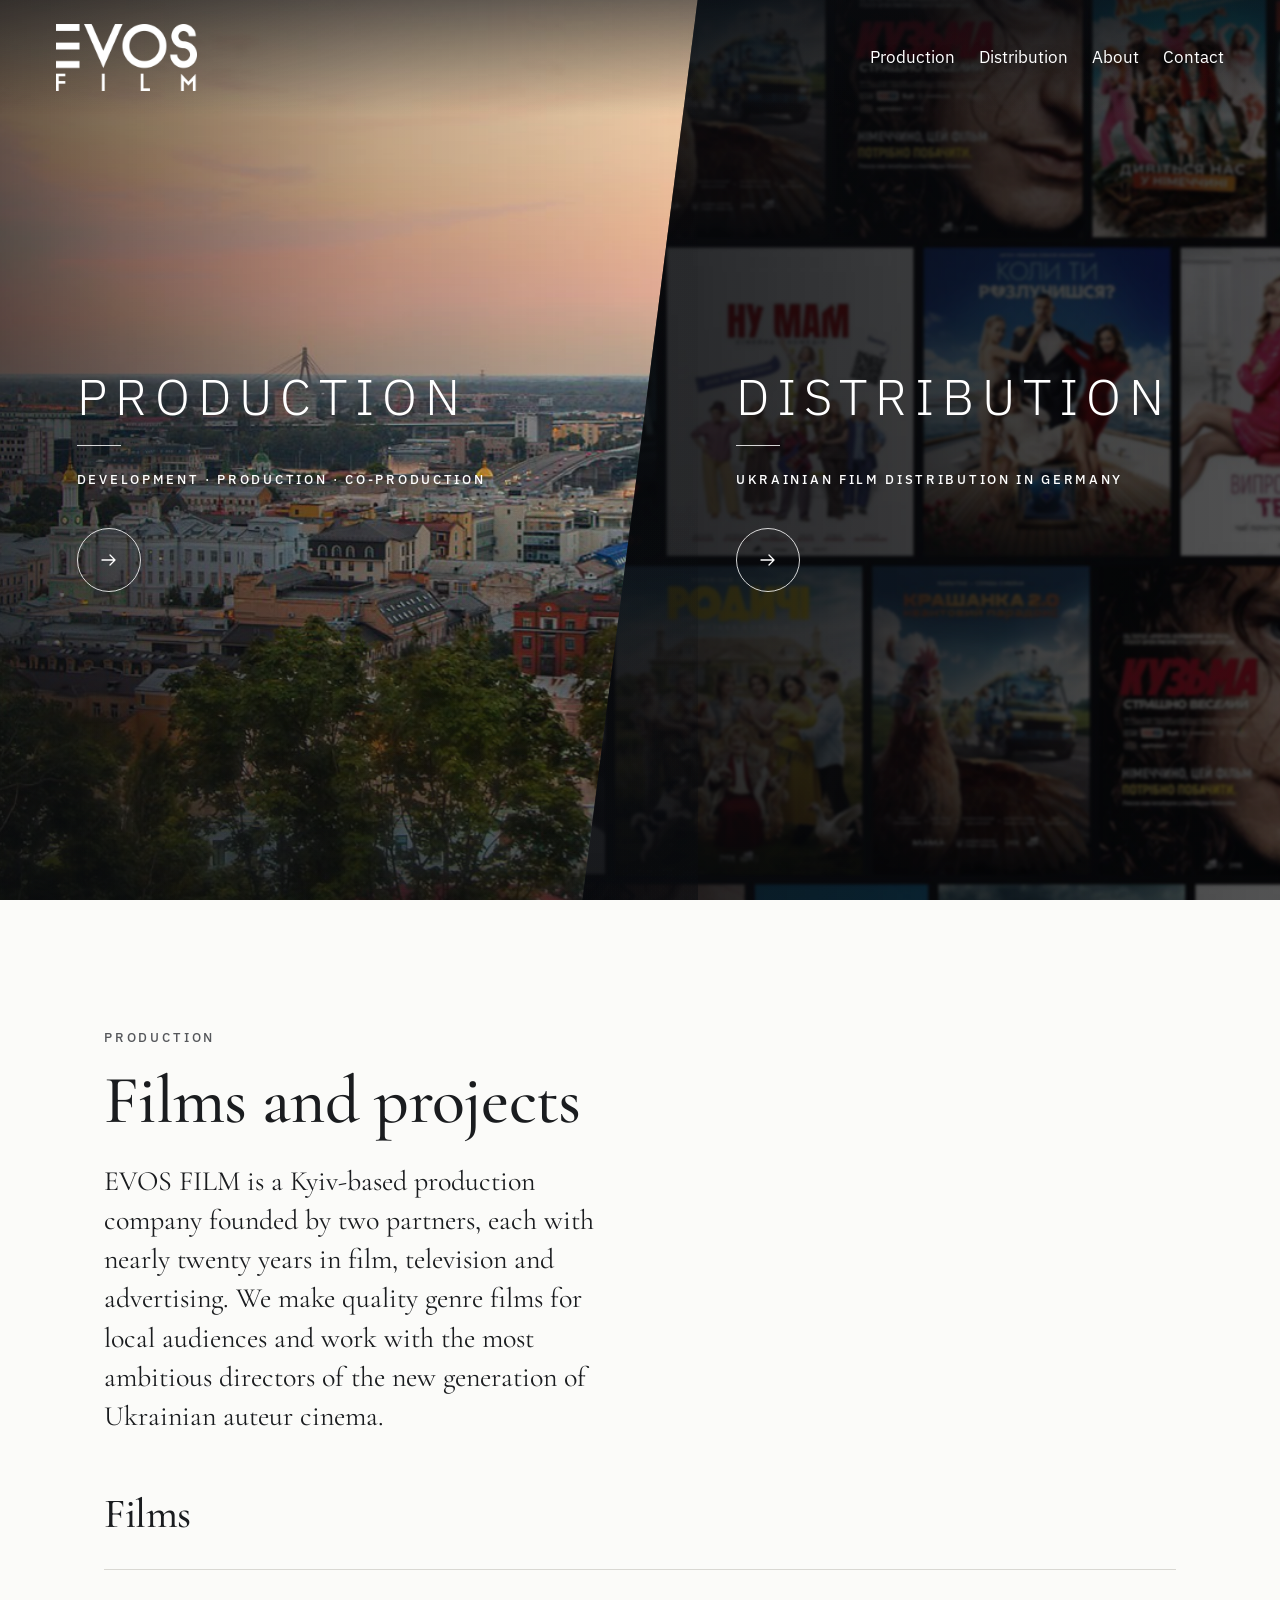
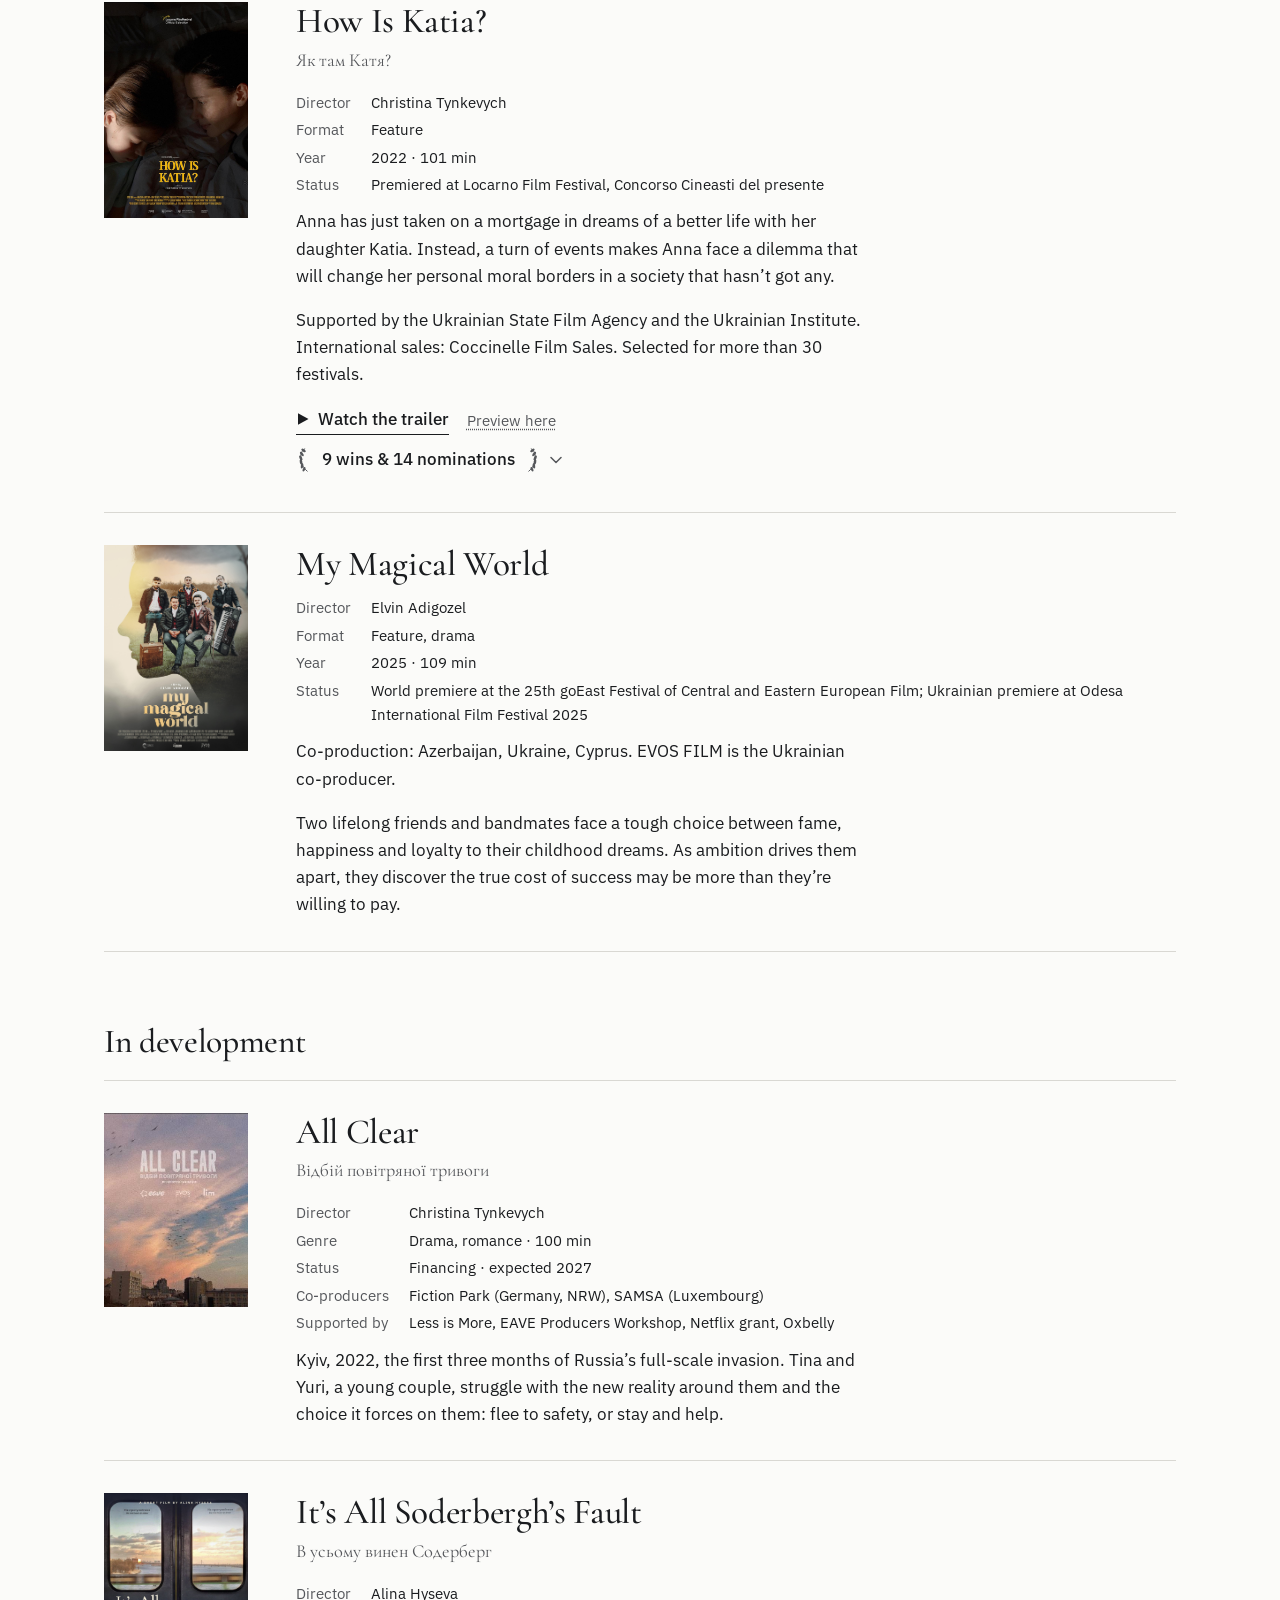
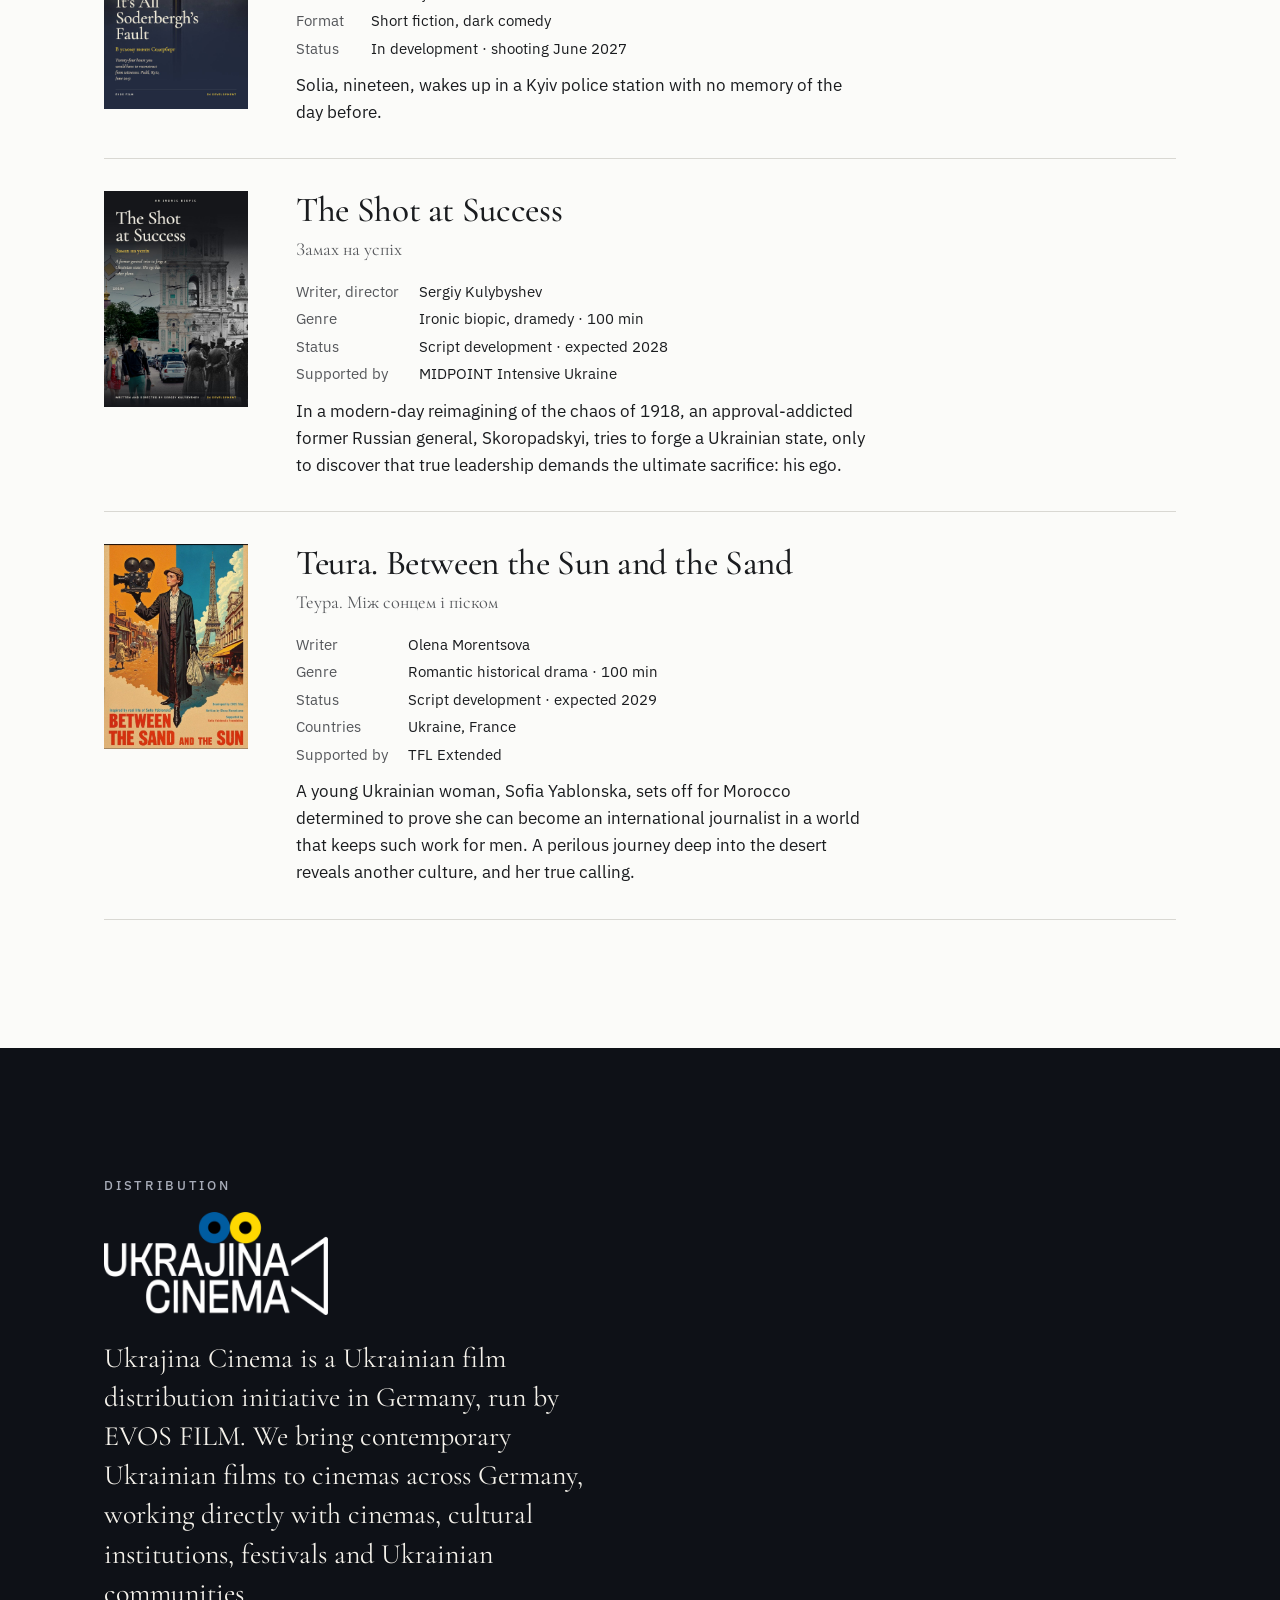
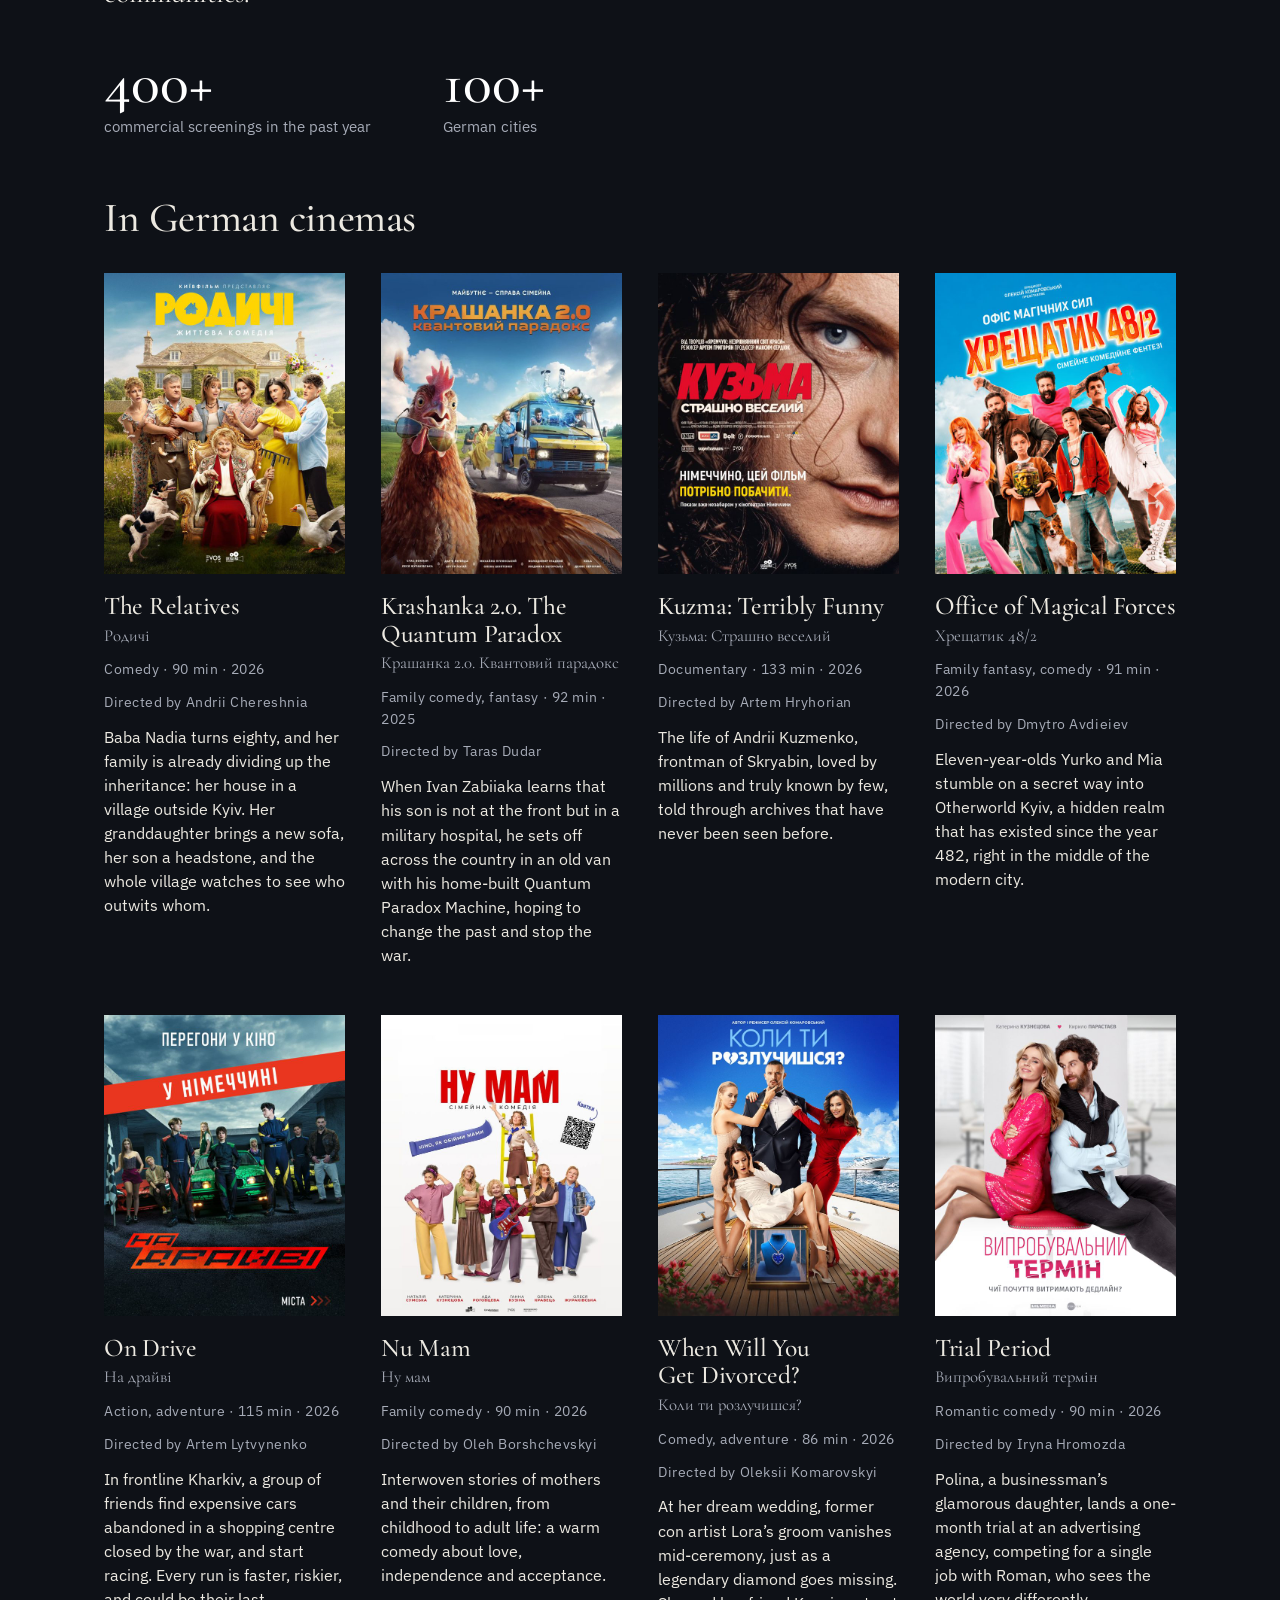
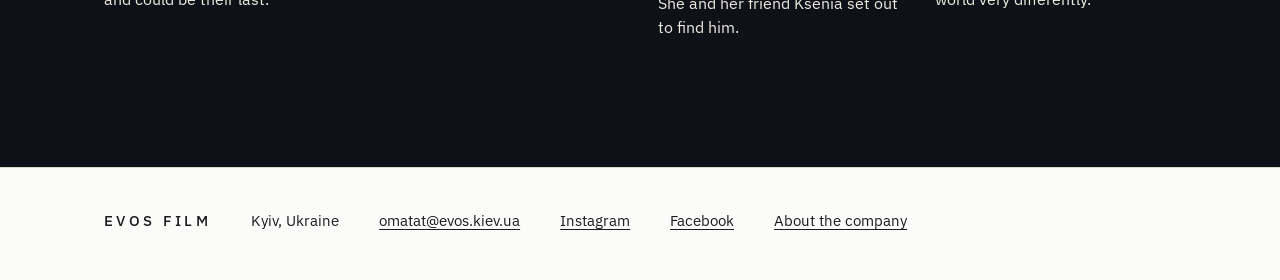
==== commit b4552120: "changes to readme" ====
--- a/index.html
+++ b/index.html
@@ -5,8 +5,6 @@
   <meta name="viewport" content="width=device-width, initial-scale=1">
   <title>EVOS FILM - film production, Kyiv, and Ukrainian film distribution in Germany</title>
   <meta name="description" content="EVOS FILM is a Kyiv-based film company working in two directions: production (development, production and co-production) and distribution, bringing Ukrainian films to cinemas across Germany as Ukrajina Cinema.">
-
-  <!-- Replace evosfilm.com with the live address, e.g. https://evosfilm.github.io/site (no trailing slash). See README. -->
   <link rel="canonical" href="https://evosfilm.com/">
   <meta property="og:type" content="website">
   <meta property="og:site_name" content="EVOS FILM">
@@ -30,13 +28,7 @@
   <link rel="stylesheet" href="assets/css/site.css">
   <link rel="stylesheet" href="assets/css/home.css">
 
-  <!-- ============================================================
-       Awards-disclosure component (used on the "How Is Katia?" entry).
-       Scoped to .awards-disclosure / .trailer-link so it can't clash
-       with anything in site.css. If you'd rather keep all styles in
-       one file, this whole block can be pasted into assets/css/site.css
-       instead - nothing here depends on being inline.
-       ============================================================ -->
+
   <style>
     .film-extra { margin-top: 0.85rem; }
 
@@ -183,8 +175,7 @@
   <main id="main">
     <h1 class="visually-hidden">EVOS FILM: film production in Kyiv and Ukrainian film distribution in Germany</h1>
 
-    <!-- The two sides of the company (layout after Olha's mockup). Each half
-         links to its section below. Styles: assets/css/home.css -->
+
     <nav class="split" aria-label="What we do">
       <a class="panel panel--production" href="#production">
         <span class="panel-bg" aria-hidden="true"></span>
@@ -489,7 +480,6 @@
       </div>
     </section>
 
-    <!-- ===================== DISTRIBUTION ===================== -->
     <section class="distribution" id="distribution" aria-labelledby="distribution-title">
       <div class="wrap side-intro">
         <p class="eyebrow">Distribution</p>
@@ -607,9 +597,7 @@
       <p><a href="about/">About the company</a></p>
     </div>
   </footer>
-  <!-- Click-to-reveal trailer preview. Nothing from YouTube loads until
-       someone clicks "Preview here" - the link above always works on its
-       own and needs no script. -->
+
   <script>
     document.querySelectorAll('.trailer-preview-toggle').forEach(function (btn) {
       btn.addEventListener('click', function () {
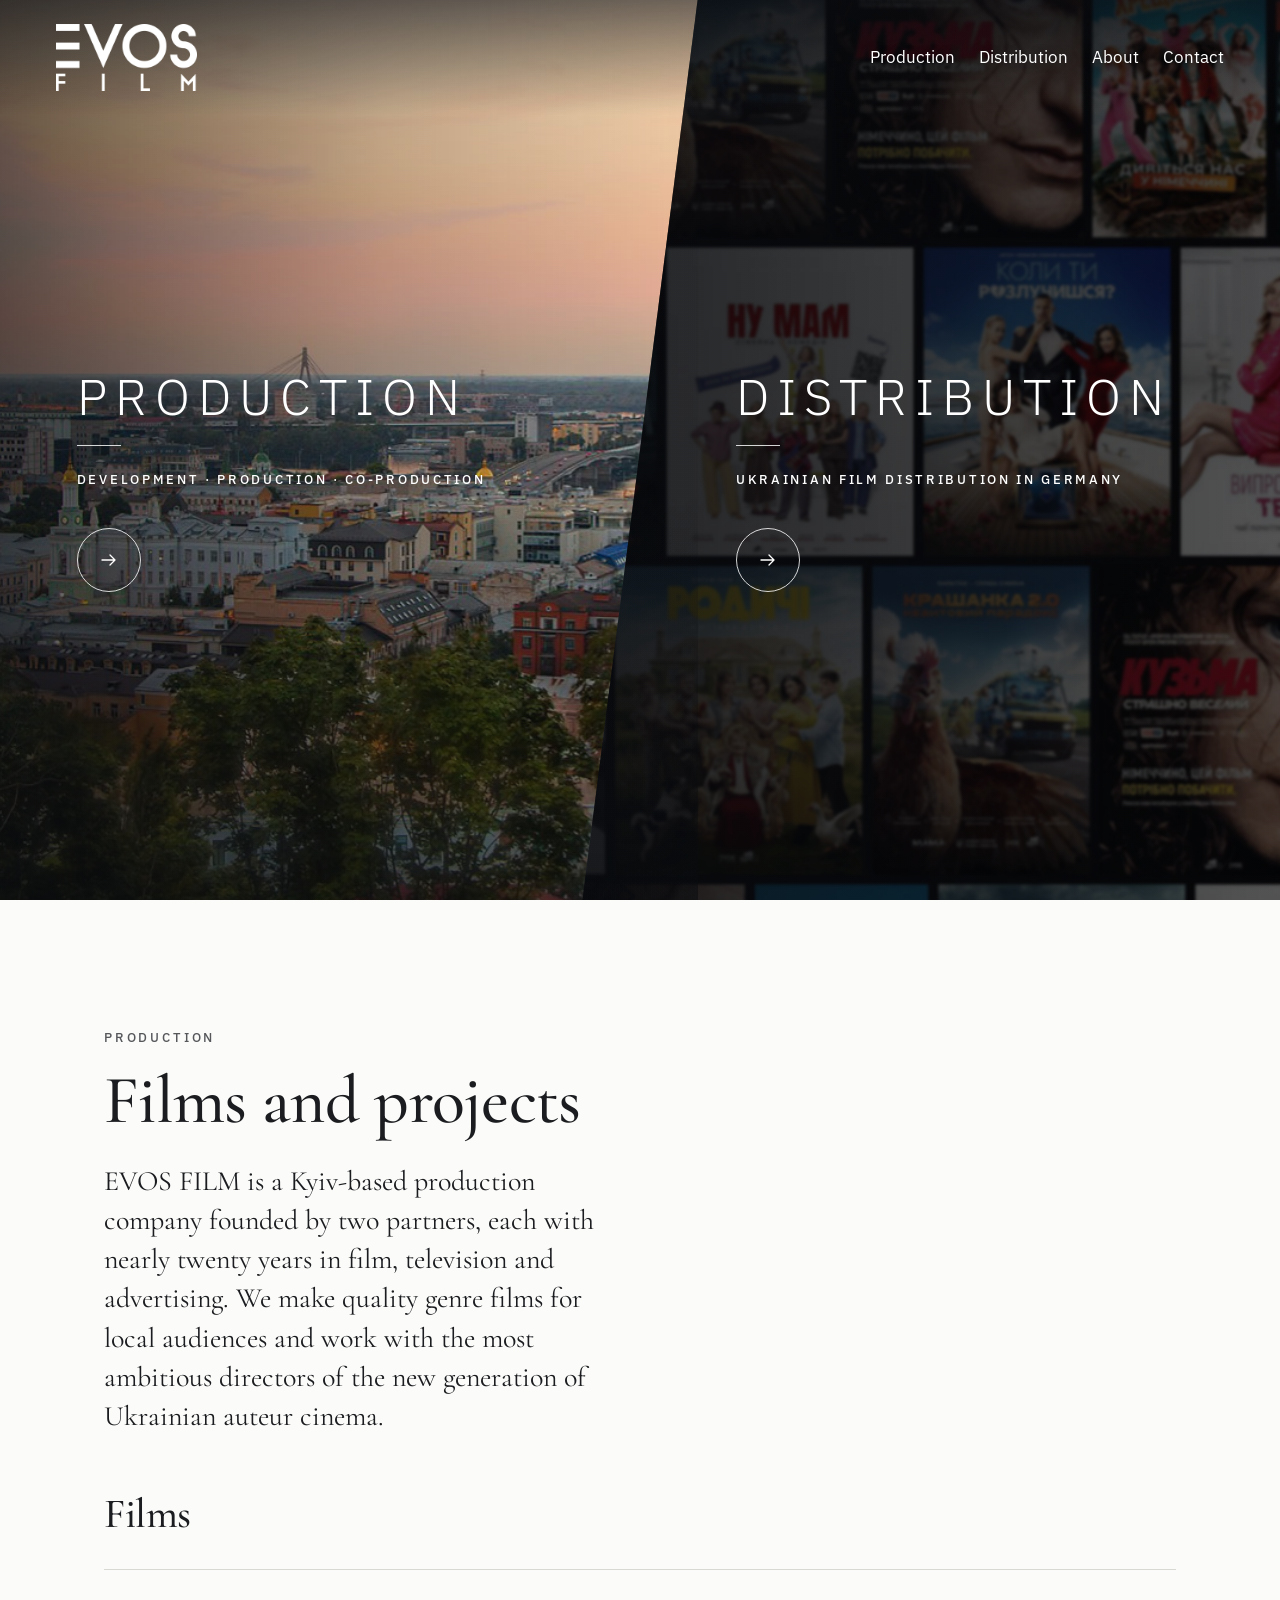
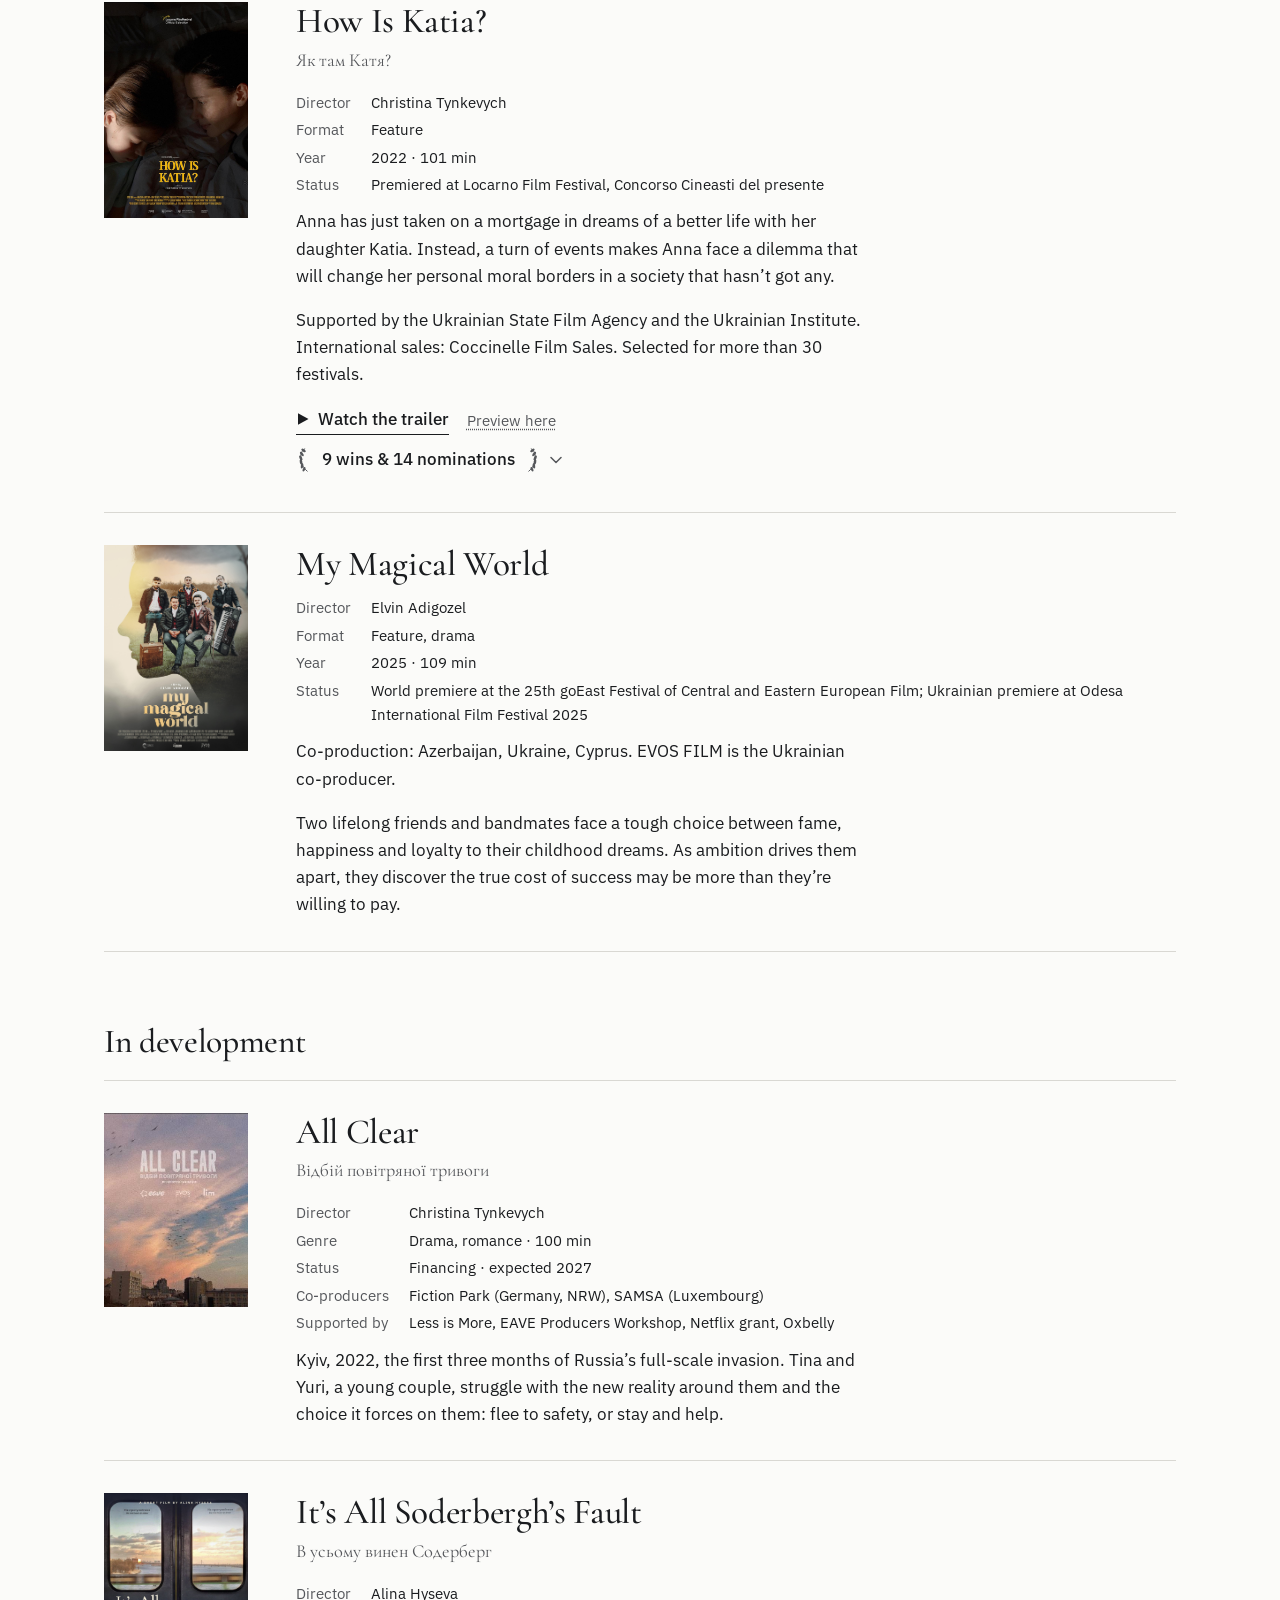
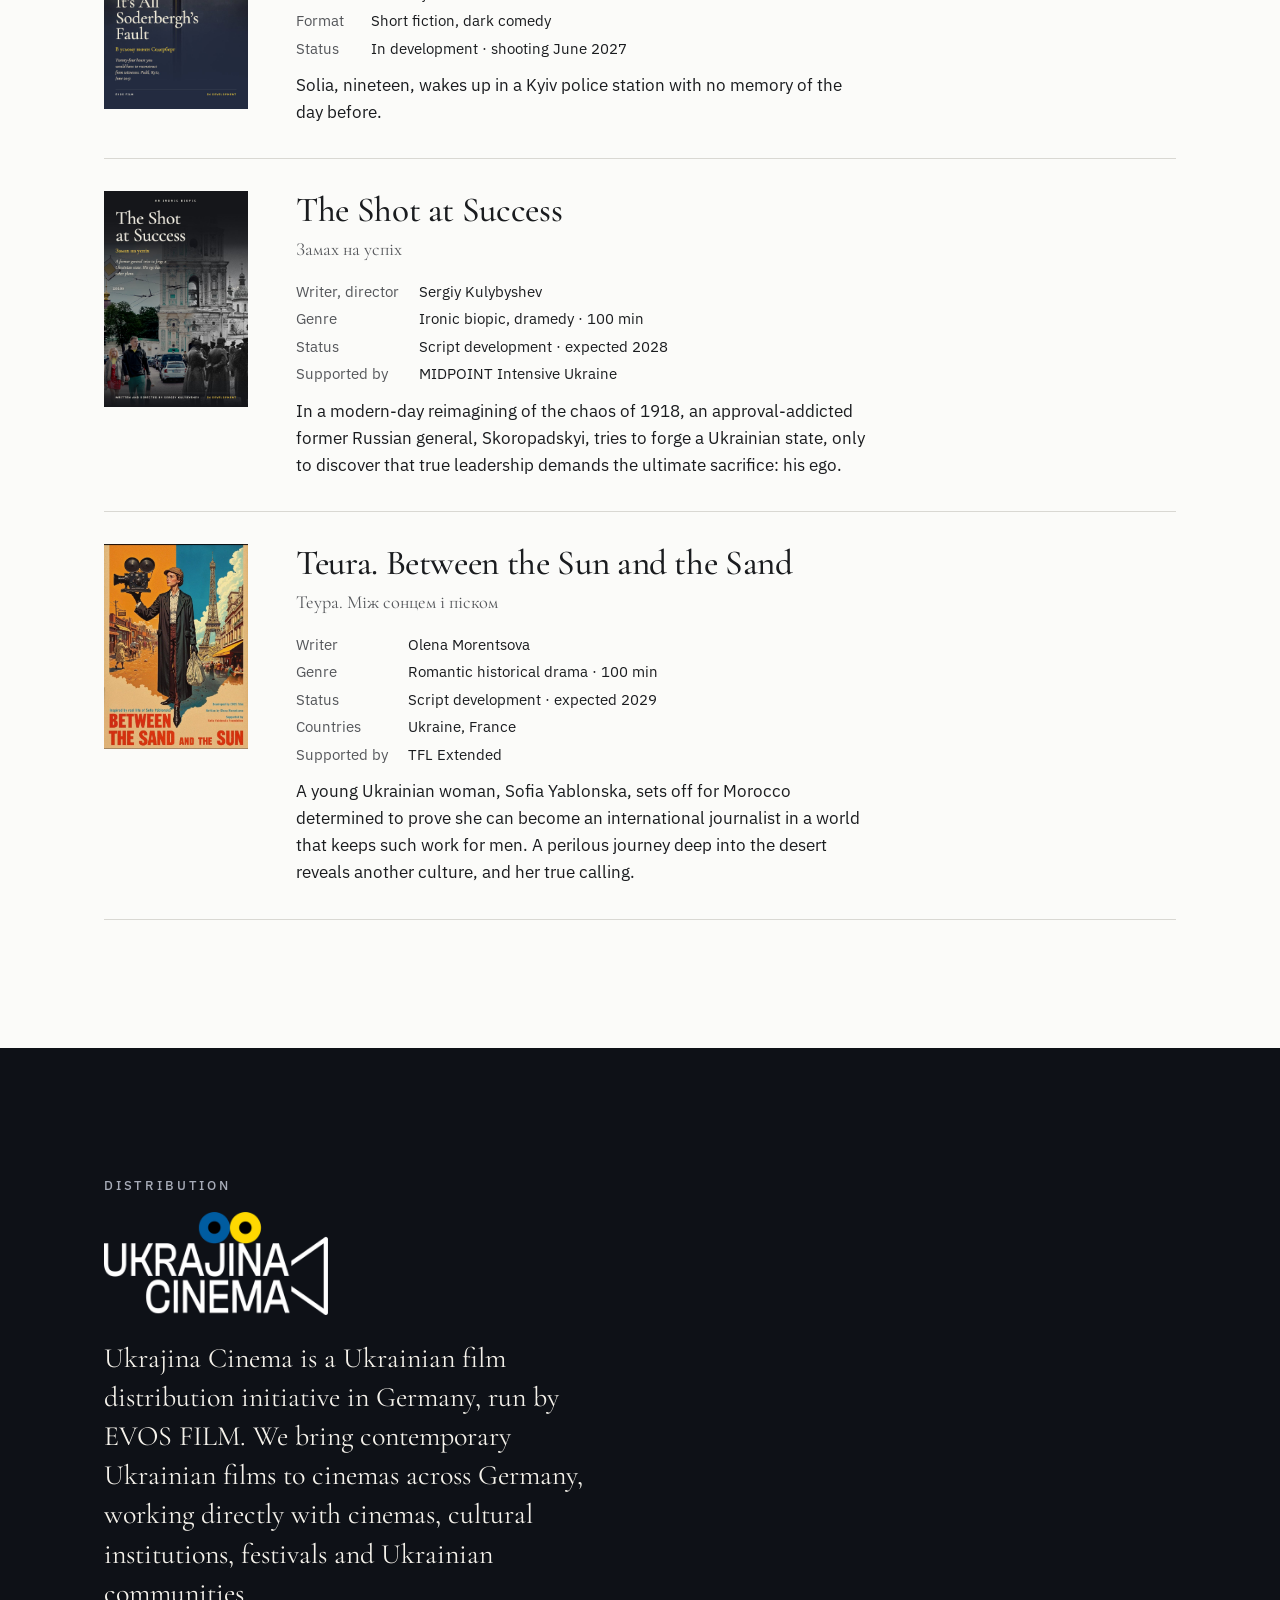
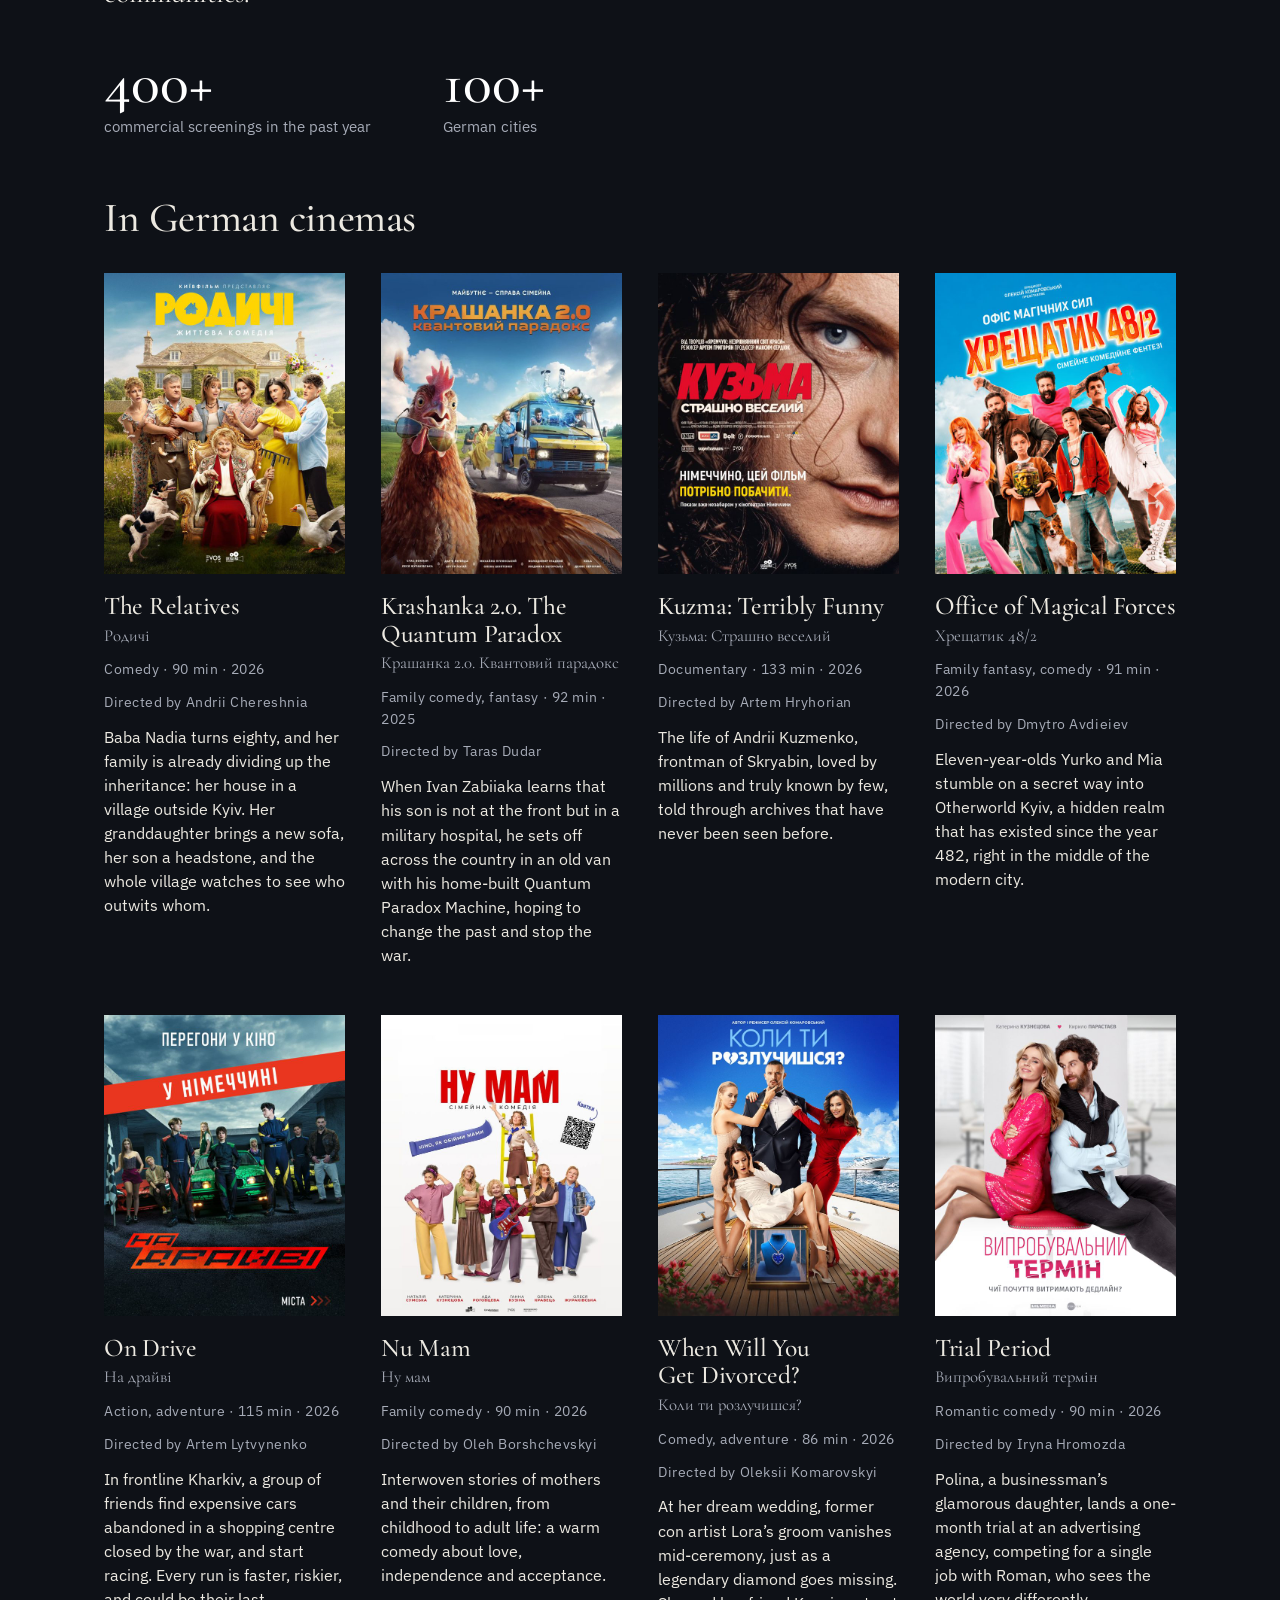
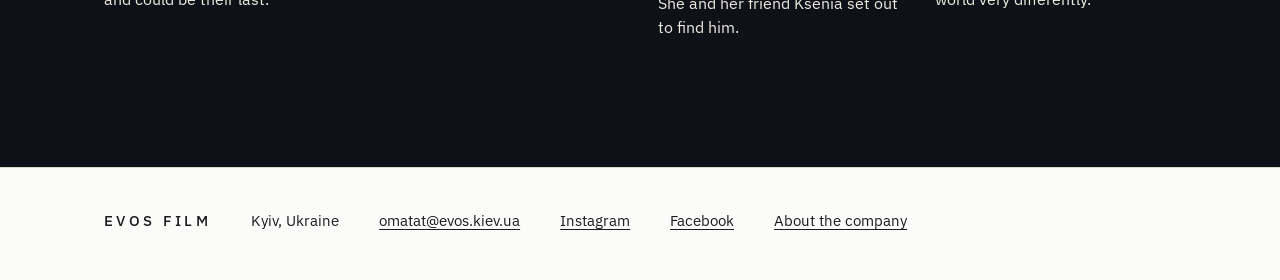
==== commit dbf749b3: "adding favicon" ====
--- a/index.html
+++ b/index.html
@@ -3,6 +3,10 @@
 <head>
   <meta charset="utf-8">
   <meta name="viewport" content="width=device-width, initial-scale=1">
+  <link rel="icon" href="favicon.ico" sizes="any">
+  <link rel="icon" href="assets/icons/favicon-32.png" type="image/png" sizes="32x32">
+  <link rel="icon" href="assets/icons/icon-192.png" type="image/png" sizes="192x192">
+  <link rel="apple-touch-icon" href="assets/icons/apple-touch-icon.png">
   <title>EVOS FILM - film production, Kyiv, and Ukrainian film distribution in Germany</title>
   <meta name="description" content="EVOS FILM is a Kyiv-based film company working in two directions: production (development, production and co-production) and distribution, bringing Ukrainian films to cinemas across Germany as Ukrajina Cinema.">
   <link rel="canonical" href="https://evosfilm.com/">
